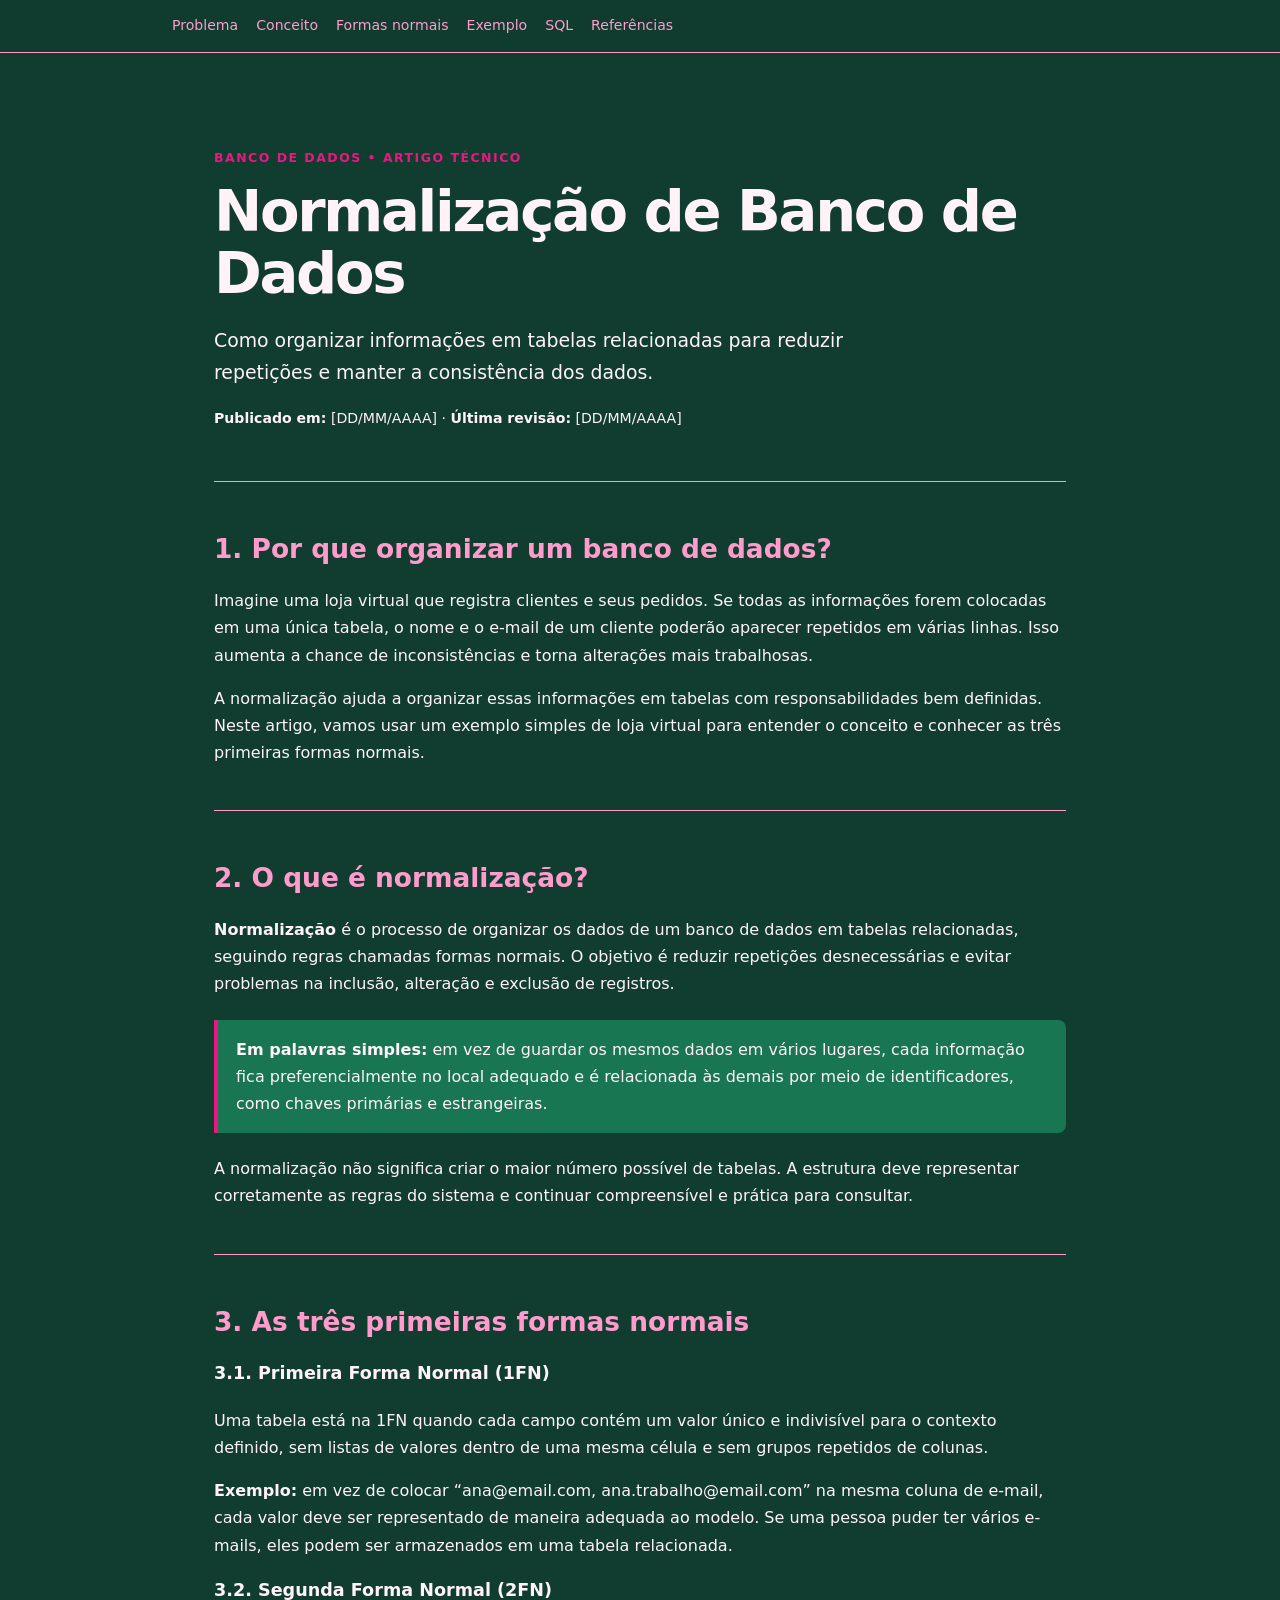
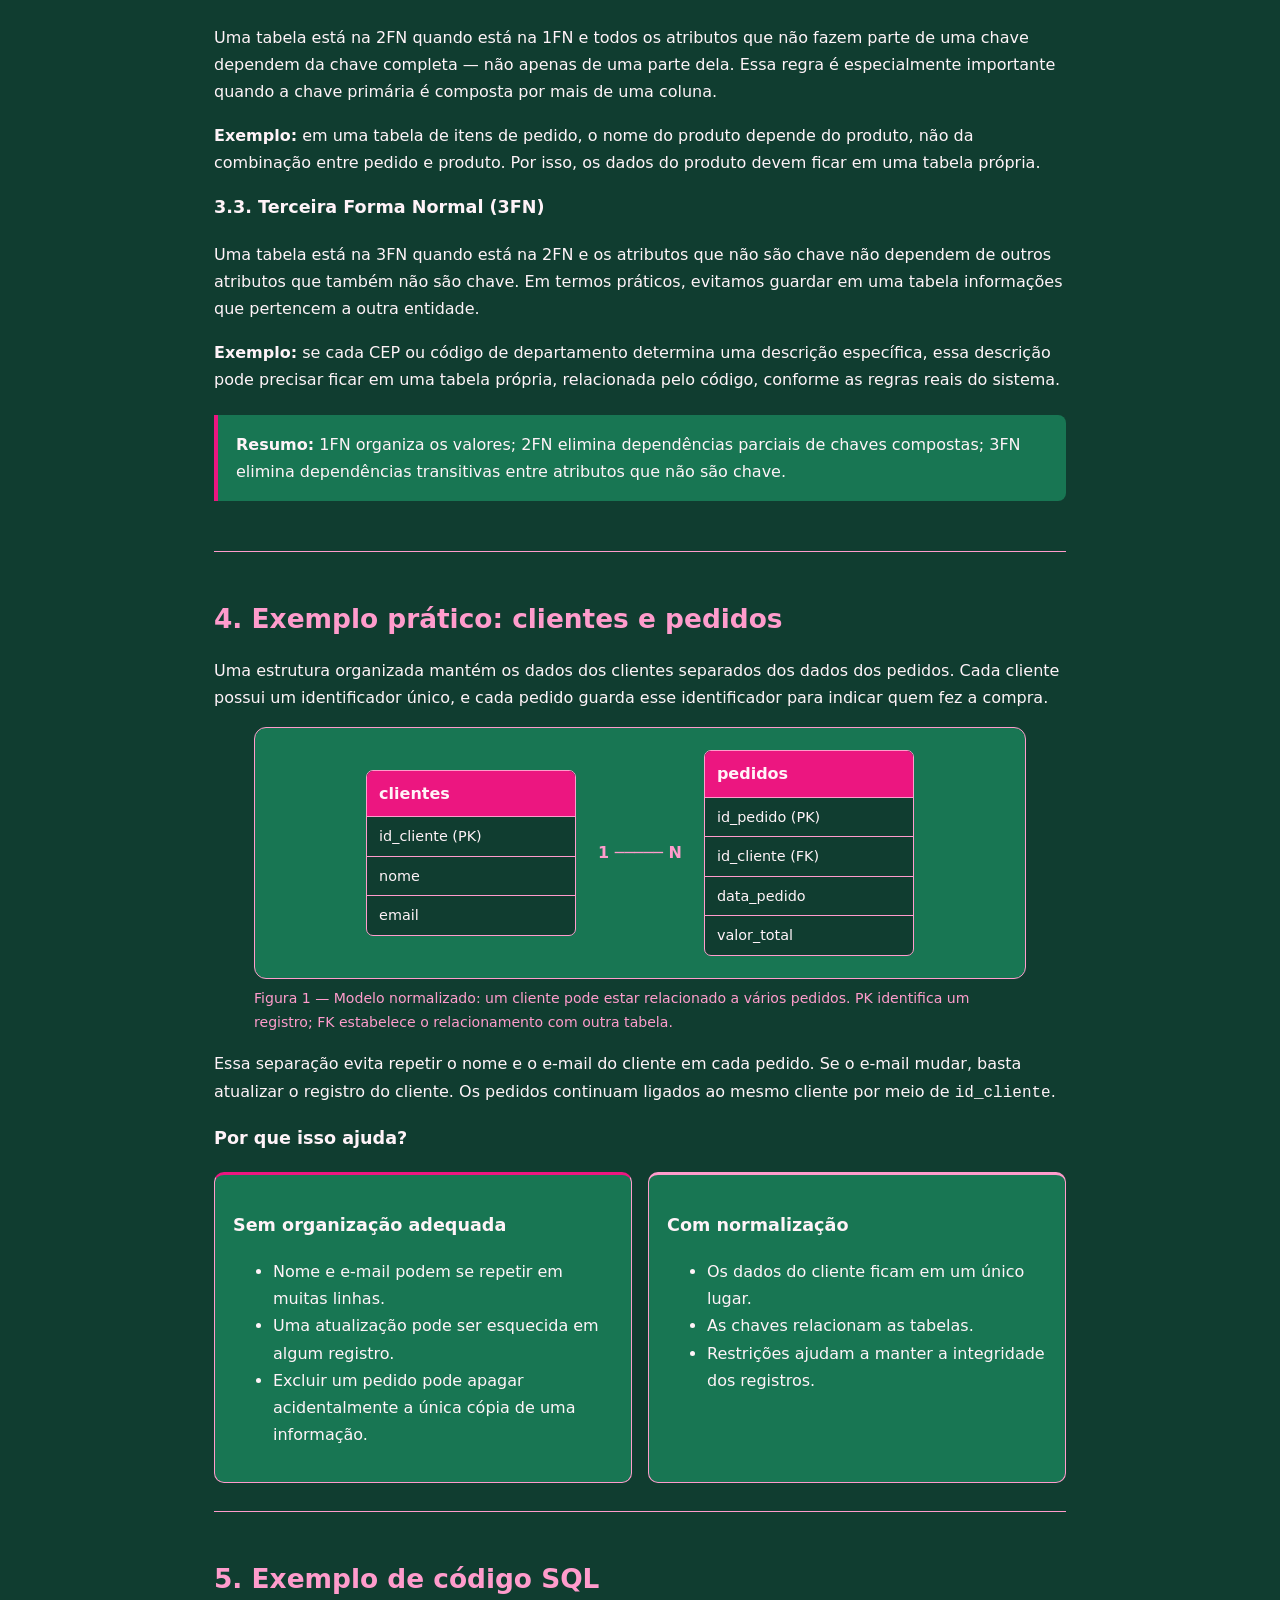
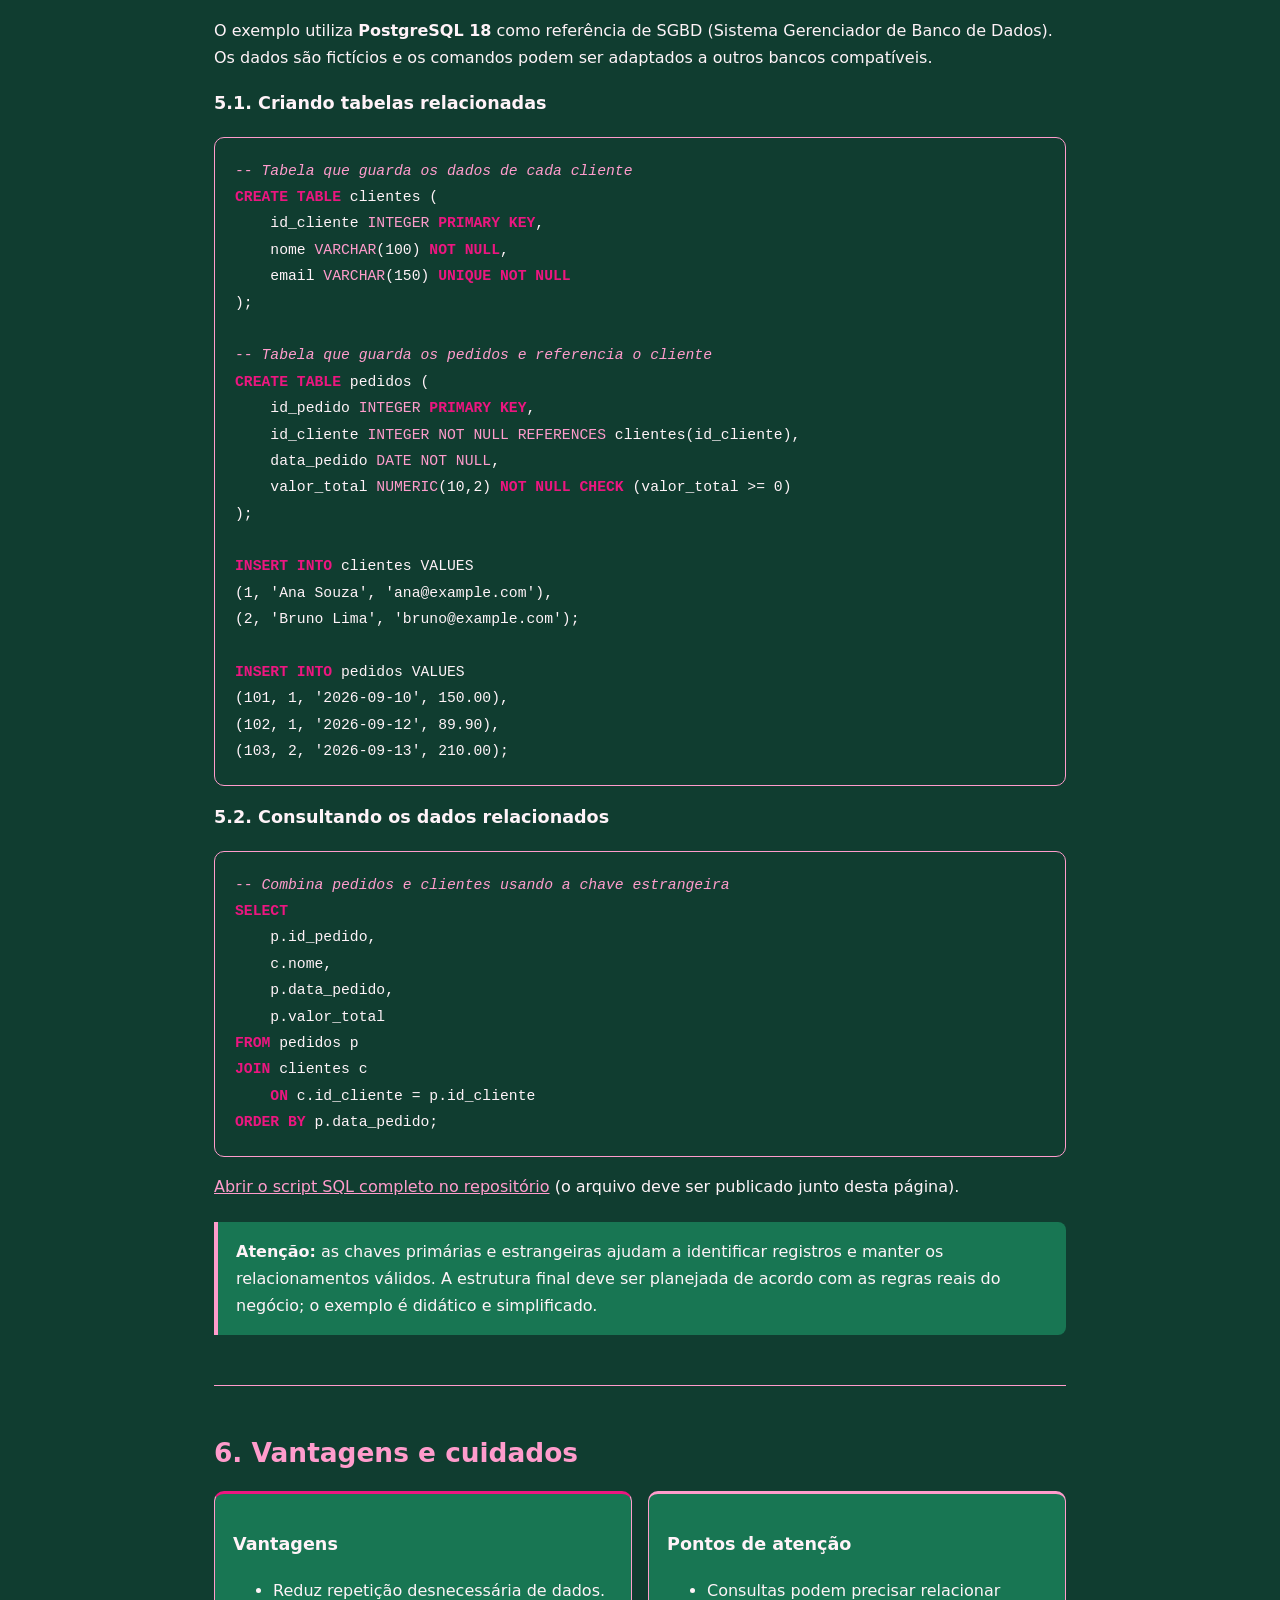
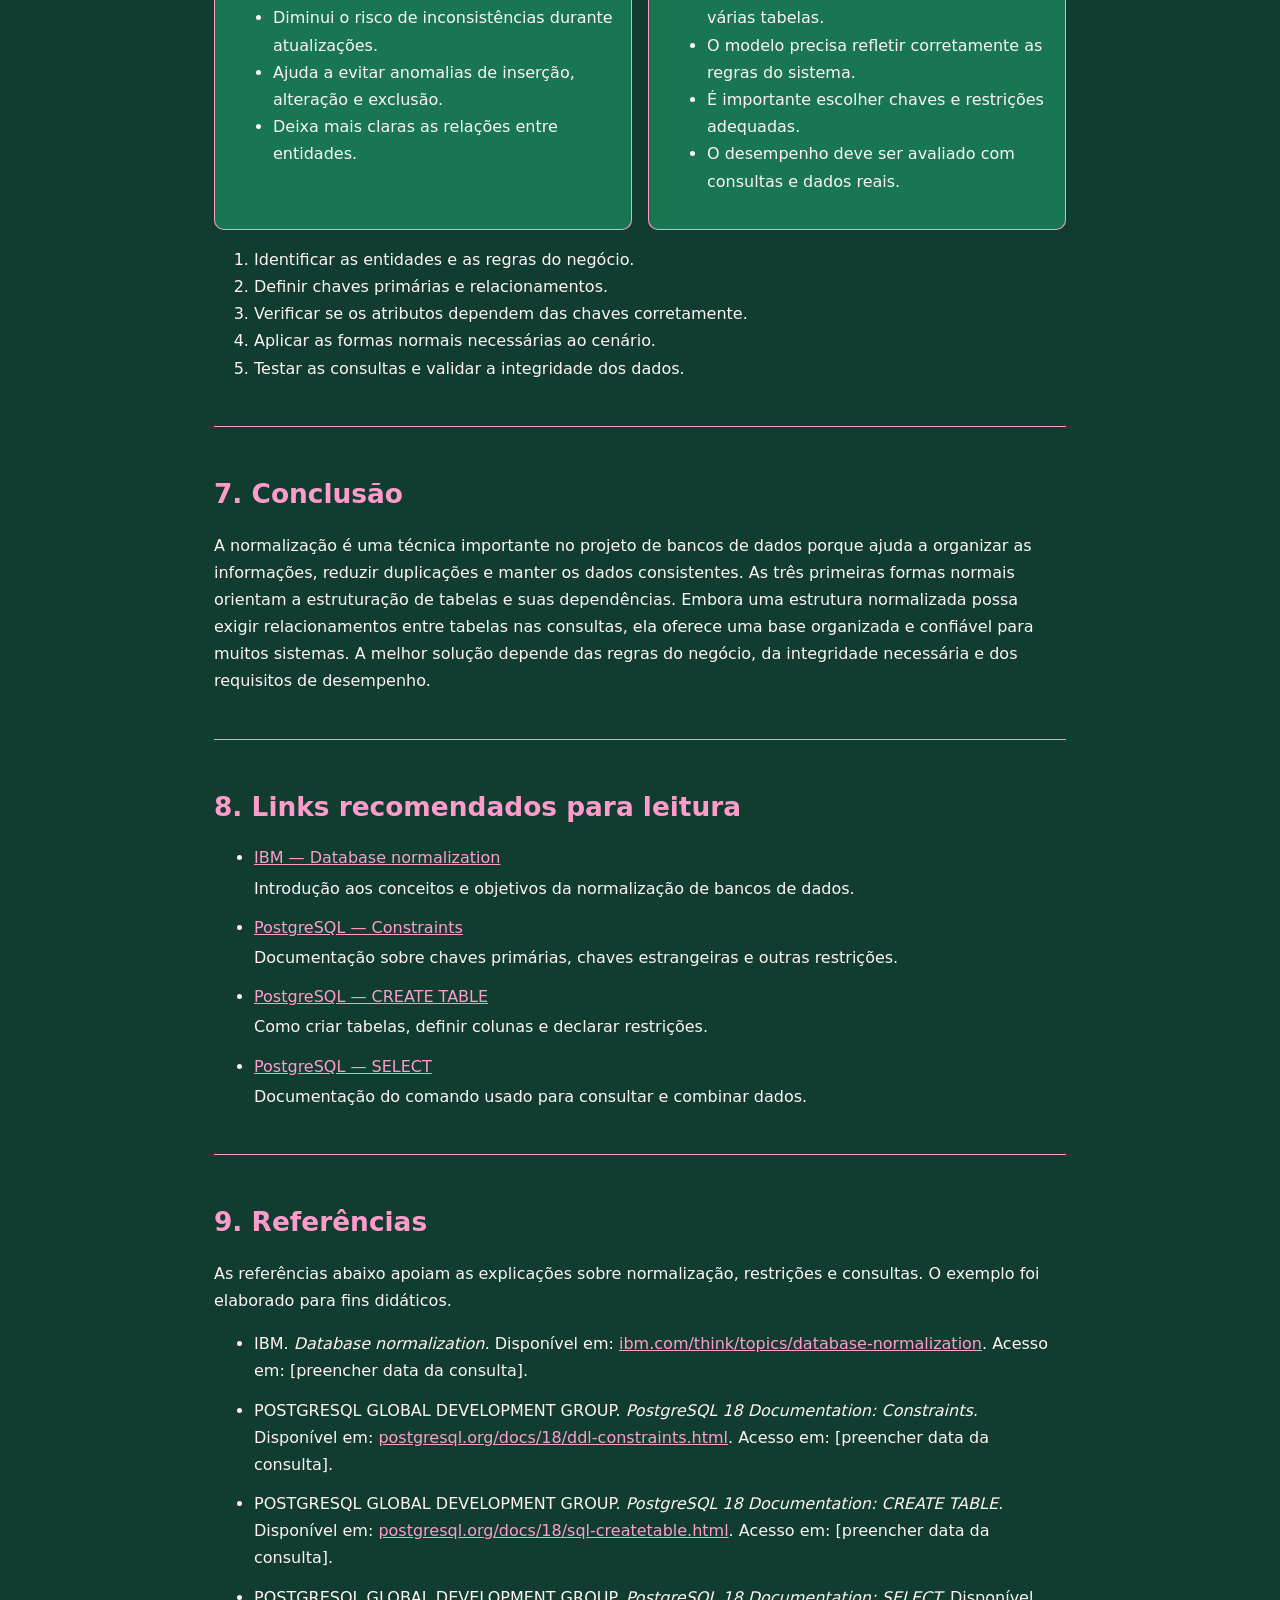
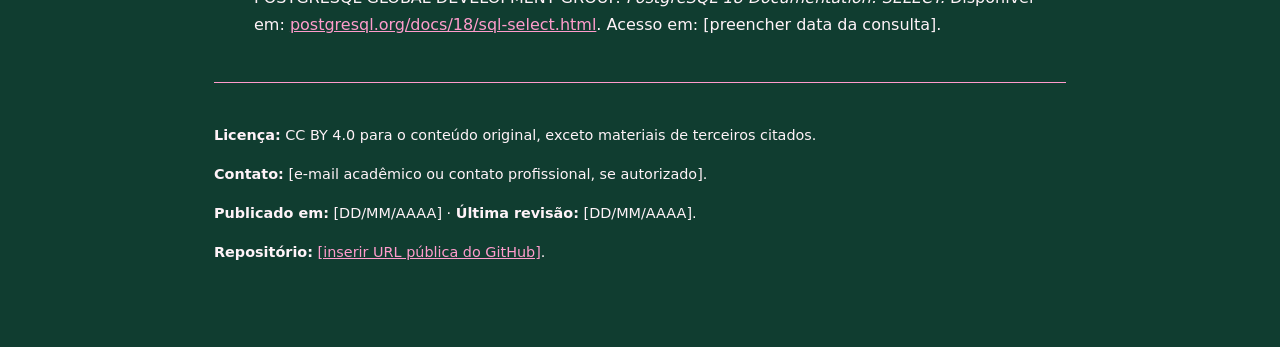
==== index.html @ 2d544c23 "trabalho normalização" ====
<!doctype html>
<html lang="pt-BR">
<head>
  <meta charset="utf-8">
  <meta name="viewport" content="width=device-width, initial-scale=1">
  <meta name="description" content="Artigo técnico sobre normalização de banco de dados, formas normais e exemplos SQL para PostgreSQL.">
  <title>Normalização de Banco de Dados — Artigo Técnico</title>
  <link rel="stylesheet" href="styles.css">
</head>
<body>
<header class="top">
  <nav aria-label="Navegação principal">
    <a href="#problema">Problema</a><a href="#conceito">Conceito</a><a href="#formas">Formas normais</a>
    <a href="#exemplo">Exemplo</a><a href="#sql">SQL</a><a href="#referencias">Referências</a>
  </nav>
</header>
<main>
  <section class="hero">
    <p class="eyebrow">BANCO DE DADOS • ARTIGO TÉCNICO</p>
    <h1>Normalização de Banco de Dados</h1>
    <p class="lead">Como organizar informações em tabelas relacionadas para reduzir repetições e manter a consistência dos dados.</p>
    <p class="small"><strong>Publicado em:</strong> [DD/MM/AAAA] · <strong>Última revisão:</strong> [DD/MM/AAAA]</p>
  </section>

  <section id="problema">
    <h2>1. Por que organizar um banco de dados?</h2>
    <p>Imagine uma loja virtual que registra clientes e seus pedidos. Se todas as informações forem colocadas em uma única tabela, o nome e o e-mail de um cliente poderão aparecer repetidos em várias linhas. Isso aumenta a chance de inconsistências e torna alterações mais trabalhosas.</p>
    <p>A normalização ajuda a organizar essas informações em tabelas com responsabilidades bem definidas. Neste artigo, vamos usar um exemplo simples de loja virtual para entender o conceito e conhecer as três primeiras formas normais.</p>
  </section>

  <section id="conceito">
    <h2>2. O que é normalização?</h2>
    <p><strong>Normalização</strong> é o processo de organizar os dados de um banco de dados em tabelas relacionadas, seguindo regras chamadas formas normais. O objetivo é reduzir repetições desnecessárias e evitar problemas na inclusão, alteração e exclusão de registros.</p>
    <div class="note"><strong>Em palavras simples:</strong> em vez de guardar os mesmos dados em vários lugares, cada informação fica preferencialmente no local adequado e é relacionada às demais por meio de identificadores, como chaves primárias e estrangeiras.</div>
    <p>A normalização não significa criar o maior número possível de tabelas. A estrutura deve representar corretamente as regras do sistema e continuar compreensível e prática para consultar.</p>
  </section>

  <section id="formas">
    <h2>3. As três primeiras formas normais</h2>
    <h3>3.1. Primeira Forma Normal (1FN)</h3>
    <p>Uma tabela está na 1FN quando cada campo contém um valor único e indivisível para o contexto definido, sem listas de valores dentro de uma mesma célula e sem grupos repetidos de colunas.</p>
    <p><strong>Exemplo:</strong> em vez de colocar “ana@email.com, ana.trabalho@email.com” na mesma coluna de e-mail, cada valor deve ser representado de maneira adequada ao modelo. Se uma pessoa puder ter vários e-mails, eles podem ser armazenados em uma tabela relacionada.</p>

    <h3>3.2. Segunda Forma Normal (2FN)</h3>
    <p>Uma tabela está na 2FN quando está na 1FN e todos os atributos que não fazem parte de uma chave dependem da chave completa — não apenas de uma parte dela. Essa regra é especialmente importante quando a chave primária é composta por mais de uma coluna.</p>
    <p><strong>Exemplo:</strong> em uma tabela de itens de pedido, o nome do produto depende do produto, não da combinação entre pedido e produto. Por isso, os dados do produto devem ficar em uma tabela própria.</p>

    <h3>3.3. Terceira Forma Normal (3FN)</h3>
    <p>Uma tabela está na 3FN quando está na 2FN e os atributos que não são chave não dependem de outros atributos que também não são chave. Em termos práticos, evitamos guardar em uma tabela informações que pertencem a outra entidade.</p>
    <p><strong>Exemplo:</strong> se cada CEP ou código de departamento determina uma descrição específica, essa descrição pode precisar ficar em uma tabela própria, relacionada pelo código, conforme as regras reais do sistema.</p>
    <div class="note"><strong>Resumo:</strong> 1FN organiza os valores; 2FN elimina dependências parciais de chaves compostas; 3FN elimina dependências transitivas entre atributos que não são chave.</div>
  </section>

  <section id="exemplo">
    <h2>4. Exemplo prático: clientes e pedidos</h2>
    <p>Uma estrutura organizada mantém os dados dos clientes separados dos dados dos pedidos. Cada cliente possui um identificador único, e cada pedido guarda esse identificador para indicar quem fez a compra.</p>
    <figure>
      <div class="schema" role="img" aria-label="Diagrama: clientes se relaciona com pedidos. Um cliente pode ter vários pedidos.">
        <div class="tablebox"><strong>clientes</strong><span>id_cliente (PK)</span><span>nome</span><span>email</span></div>
        <div class="arrow" aria-hidden="true">1 ───── N</div>
        <div class="tablebox"><strong>pedidos</strong><span>id_pedido (PK)</span><span>id_cliente (FK)</span><span>data_pedido</span><span>valor_total</span></div>
      </div>
      <figcaption>Figura 1 — Modelo normalizado: um cliente pode estar relacionado a vários pedidos. PK identifica um registro; FK estabelece o relacionamento com outra tabela.</figcaption>
    </figure>
    <p>Essa separação evita repetir o nome e o e-mail do cliente em cada pedido. Se o e-mail mudar, basta atualizar o registro do cliente. Os pedidos continuam ligados ao mesmo cliente por meio de <code>id_cliente</code>.</p>

    <h3>Por que isso ajuda?</h3>
    <div class="columns">
      <div><h3>Sem organização adequada</h3><ul><li>Nome e e-mail podem se repetir em muitas linhas.</li><li>Uma atualização pode ser esquecida em algum registro.</li><li>Excluir um pedido pode apagar acidentalmente a única cópia de uma informação.</li></ul></div>
      <div><h3>Com normalização</h3><ul><li>Os dados do cliente ficam em um único lugar.</li><li>As chaves relacionam as tabelas.</li><li>Restrições ajudam a manter a integridade dos registros.</li></ul></div>
    </div>
  </section>

  <section id="sql">
    <h2>5. Exemplo de código SQL</h2>
    <p>O exemplo utiliza <strong>PostgreSQL 18</strong> como referência de SGBD (Sistema Gerenciador de Banco de Dados). Os dados são fictícios e os comandos podem ser adaptados a outros bancos compatíveis.</p>
    <h3>5.1. Criando tabelas relacionadas</h3>
    <pre><code><span class="comment">-- Tabela que guarda os dados de cada cliente</span>
<span class="keyword">CREATE TABLE</span> clientes (
    id_cliente <span class="type">INTEGER</span> <span class="keyword">PRIMARY KEY</span>,
    nome <span class="type">VARCHAR</span>(100) <span class="keyword">NOT NULL</span>,
    email <span class="type">VARCHAR</span>(150) <span class="keyword">UNIQUE NOT NULL</span>
);

<span class="comment">-- Tabela que guarda os pedidos e referencia o cliente</span>
<span class="keyword">CREATE TABLE</span> pedidos (
    id_pedido <span class="type">INTEGER</span> <span class="keyword">PRIMARY KEY</span>,
    id_cliente <span class="type">INTEGER NOT NULL REFERENCES</span> clientes(id_cliente),
    data_pedido <span class="type">DATE NOT NULL</span>,
    valor_total <span class="type">NUMERIC</span>(10,2) <span class="keyword">NOT NULL CHECK</span> (valor_total >= 0)
);

<span class="keyword">INSERT INTO</span> clientes VALUES
(1, 'Ana Souza', 'ana@example.com'),
(2, 'Bruno Lima', 'bruno@example.com');

<span class="keyword">INSERT INTO</span> pedidos VALUES
(101, 1, '2026-09-10', 150.00),
(102, 1, '2026-09-12', 89.90),
(103, 2, '2026-09-13', 210.00);</code></pre>

    <h3>5.2. Consultando os dados relacionados</h3>
    <pre><code><span class="comment">-- Combina pedidos e clientes usando a chave estrangeira</span>
<span class="keyword">SELECT</span>
    p.id_pedido,
    c.nome,
    p.data_pedido,
    p.valor_total
<span class="keyword">FROM</span> pedidos p
<span class="keyword">JOIN</span> clientes c
    <span class="keyword">ON</span> c.id_cliente = p.id_cliente
<span class="keyword">ORDER BY</span> p.data_pedido;</code></pre>
    <p><a href="exemplo.sql">Abrir o script SQL completo no repositório</a> (o arquivo deve ser publicado junto desta página).</p>
    <div class="note warning"><strong>Atenção:</strong> as chaves primárias e estrangeiras ajudam a identificar registros e manter os relacionamentos válidos. A estrutura final deve ser planejada de acordo com as regras reais do negócio; o exemplo é didático e simplificado.</div>
  </section>

  <section id="cuidados">
    <h2>6. Vantagens e cuidados</h2>
    <div class="columns">
      <div><h3>Vantagens</h3><ul><li>Reduz repetição desnecessária de dados.</li><li>Diminui o risco de inconsistências durante atualizações.</li><li>Ajuda a evitar anomalias de inserção, alteração e exclusão.</li><li>Deixa mais claras as relações entre entidades.</li></ul></div>
      <div><h3>Pontos de atenção</h3><ul><li>Consultas podem precisar relacionar várias tabelas.</li><li>O modelo precisa refletir corretamente as regras do sistema.</li><li>É importante escolher chaves e restrições adequadas.</li><li>O desempenho deve ser avaliado com consultas e dados reais.</li></ul></div>
    </div>
    <ol>
      <li>Identificar as entidades e as regras do negócio.</li>
      <li>Definir chaves primárias e relacionamentos.</li>
      <li>Verificar se os atributos dependem das chaves corretamente.</li>
      <li>Aplicar as formas normais necessárias ao cenário.</li>
      <li>Testar as consultas e validar a integridade dos dados.</li>
    </ol>
  </section>

  <section id="conclusao">
    <h2>7. Conclusão</h2>
    <p>A normalização é uma técnica importante no projeto de bancos de dados porque ajuda a organizar as informações, reduzir duplicações e manter os dados consistentes. As três primeiras formas normais orientam a estruturação de tabelas e suas dependências. Embora uma estrutura normalizada possa exigir relacionamentos entre tabelas nas consultas, ela oferece uma base organizada e confiável para muitos sistemas. A melhor solução depende das regras do negócio, da integridade necessária e dos requisitos de desempenho.</p>
  </section>

  <section id="links">
    <h2>8. Links recomendados para leitura</h2>
    <ul class="link-list">
      <li><a href="https://www.ibm.com/think/topics/database-normalization">IBM — Database normalization</a><p>Introdução aos conceitos e objetivos da normalização de bancos de dados.</p></li>
      <li><a href="https://www.postgresql.org/docs/18/ddl-constraints.html">PostgreSQL — Constraints</a><p>Documentação sobre chaves primárias, chaves estrangeiras e outras restrições.</p></li>
      <li><a href="https://www.postgresql.org/docs/18/sql-createtable.html">PostgreSQL — CREATE TABLE</a><p>Como criar tabelas, definir colunas e declarar restrições.</p></li>
      <li><a href="https://www.postgresql.org/docs/18/sql-select.html">PostgreSQL — SELECT</a><p>Documentação do comando usado para consultar e combinar dados.</p></li>
    </ul>
  </section>

  <section id="referencias">
    <h2>9. Referências</h2>
    <p>As referências abaixo apoiam as explicações sobre normalização, restrições e consultas. O exemplo foi elaborado para fins didáticos.</p>
    <ul class="references">
      <li>IBM. <em>Database normalization.</em> Disponível em: <a href="https://www.ibm.com/think/topics/database-normalization">ibm.com/think/topics/database-normalization</a>. Acesso em: [preencher data da consulta].</li>
      <li>POSTGRESQL GLOBAL DEVELOPMENT GROUP. <em>PostgreSQL 18 Documentation: Constraints.</em> Disponível em: <a href="https://www.postgresql.org/docs/18/ddl-constraints.html">postgresql.org/docs/18/ddl-constraints.html</a>. Acesso em: [preencher data da consulta].</li>
      <li>POSTGRESQL GLOBAL DEVELOPMENT GROUP. <em>PostgreSQL 18 Documentation: CREATE TABLE.</em> Disponível em: <a href="https://www.postgresql.org/docs/18/sql-createtable.html">postgresql.org/docs/18/sql-createtable.html</a>. Acesso em: [preencher data da consulta].</li>
      <li>POSTGRESQL GLOBAL DEVELOPMENT GROUP. <em>PostgreSQL 18 Documentation: SELECT.</em> Disponível em: <a href="https://www.postgresql.org/docs/18/sql-select.html">postgresql.org/docs/18/sql-select.html</a>. Acesso em: [preencher data da consulta].</li>
    </ul>
  </section>
<footer>
    <p><strong>Licença:</strong> CC BY 4.0 para o conteúdo original, exceto materiais de terceiros citados.</p>
    <p><strong>Contato:</strong> [e-mail acadêmico ou contato profissional, se autorizado].</p>
    <p><strong>Publicado em:</strong> [DD/MM/AAAA] · <strong>Última revisão:</strong> [DD/MM/AAAA].</p>
    <p><strong>Repositório:</strong> <a href="[URL_DO_REPOSITORIO]">[inserir URL pública do GitHub]</a>.</p>
  </footer>
</main>
</body>
</html>
---- styles.css ----
* { box-sizing: border-box; }
:root {
  color-scheme: dark;
  --verde-escuro: #103D30;
  --verde: #187653;
  --rosa: #EC1680;
  --rosa-claro: #FF9CCC;
  --rosa-quase-branco: #FFF3F8;
  --bg: var(--verde-escuro);
  --panel: #187653;
  --line: #FF9CCC;
  --text: var(--rosa-quase-branco);
  --muted: #FFF3F8;
  --accent: var(--rosa);
}
html { scroll-behavior: smooth; }
body { margin:0; background:var(--bg); color:var(--text); font:16px/1.7 system-ui,-apple-system,"Segoe UI",sans-serif; }
.top { position:sticky; top:0; background:#103D30f2; border-bottom:1px solid var(--rosa-claro); z-index:5; }
nav { max-width:980px; margin:auto; display:flex; gap:18px; padding:14px 22px; overflow-x:auto; white-space:nowrap; }
a { color:var(--rosa-claro); }
nav a { font-size:.88rem; text-decoration:none; }
nav a:hover { color:var(--rosa-quase-branco); text-decoration:underline; text-decoration-color:var(--rosa); text-decoration-thickness:2px; }
main { max-width:900px; margin:0 auto; padding:38px 24px 70px; }
section { padding:28px 0; border-bottom:1px solid var(--rosa-claro); scroll-margin-top:70px; }
.hero { padding:44px 0 36px; }
.eyebrow { color:var(--rosa); font-size:.78rem; font-weight:800; letter-spacing:.12em; }
h1 { font-size:clamp(2.2rem,6vw,3.6rem); line-height:1.08; letter-spacing:-.04em; margin:.2em 0; color:var(--rosa-quase-branco); }
h2 { font-size:1.65rem; line-height:1.25; color:var(--rosa-claro); }
h3 { font-size:1.1rem; color:var(--rosa-quase-branco); }
p, li { color:var(--muted); }
strong { color:var(--rosa-quase-branco); }
.lead { font-size:1.18rem; max-width:720px; }
.small { font-size:.88rem; }
.note { padding:16px 18px; border-left:4px solid var(--rosa); background:var(--verde); border-radius:0 8px 8px 0; margin:22px 0; }
.warning { border-left-color:var(--rosa-claro); background:#187653; }
.schema { display:flex; align-items:center; justify-content:center; gap:22px; padding:22px; background:var(--panel); border:1px solid var(--rosa-claro); border-radius:12px; flex-wrap:wrap; }
.tablebox { display:flex; flex-direction:column; min-width:210px; border:1px solid var(--rosa-claro); border-radius:7px; overflow:hidden; background:var(--verde-escuro); }
.tablebox strong { background:var(--rosa); color:var(--rosa-quase-branco); padding:9px 12px; }
.tablebox span { padding:7px 12px; border-top:1px solid var(--rosa-claro); font-size:.9rem; }
.arrow { color:var(--rosa-claro); font-weight:800; }
.single { max-width:390px; margin:auto; }
figcaption { color:var(--rosa-claro); font-size:.88rem; margin-top:8px; }
pre { padding:20px; background:#103D30; border:1px solid var(--rosa-claro); border-radius:10px; overflow:auto; line-height:1.65; }
pre code { color:var(--rosa-quase-branco); font: .92rem/1.65 ui-monospace,SFMono-Regular,Consolas,monospace; }
.keyword { color:var(--rosa); font-weight:700; }
.type { color:var(--rosa-claro); }
.comment { color:#FF9CCC; font-style:italic; }
.columns, .author-grid { display:grid; grid-template-columns:repeat(2,minmax(0,1fr)); gap:16px; }
.columns > div, .author-card { background:var(--panel); border:1px solid var(--rosa-claro); border-radius:10px; padding:18px; }
.columns > div:first-child { border-top:3px solid var(--rosa); }
.columns > div:last-child { border-top:3px solid var(--rosa-claro); }
.author-card { display:flex; align-items:center; gap:14px; overflow-wrap:anywhere; }
.author-card p { margin:.35em 0; }
.photo-placeholder { flex:0 0 84px; width:84px; height:100px; border:1px dashed var(--rosa-claro); background:var(--verde-escuro); display:grid; place-items:center; color:var(--rosa-quase-branco); border-radius:8px; font-size:.8rem; }
.link-list li, .references li { margin:12px 0; }
.link-list p { margin:3px 0 0; }
footer { padding:26px 0 0; font-size:.9rem; overflow-wrap:anywhere; color:var(--rosa-claro); }
@media (max-width:620px) { main { padding:24px 17px 48px; } nav { gap:15px; padding:12px 16px; } .columns,.author-grid { grid-template-columns:1fr; } .author-card { align-items:flex-start; } .schema { gap:12px; } .arrow { width:100%; text-align:center; } }
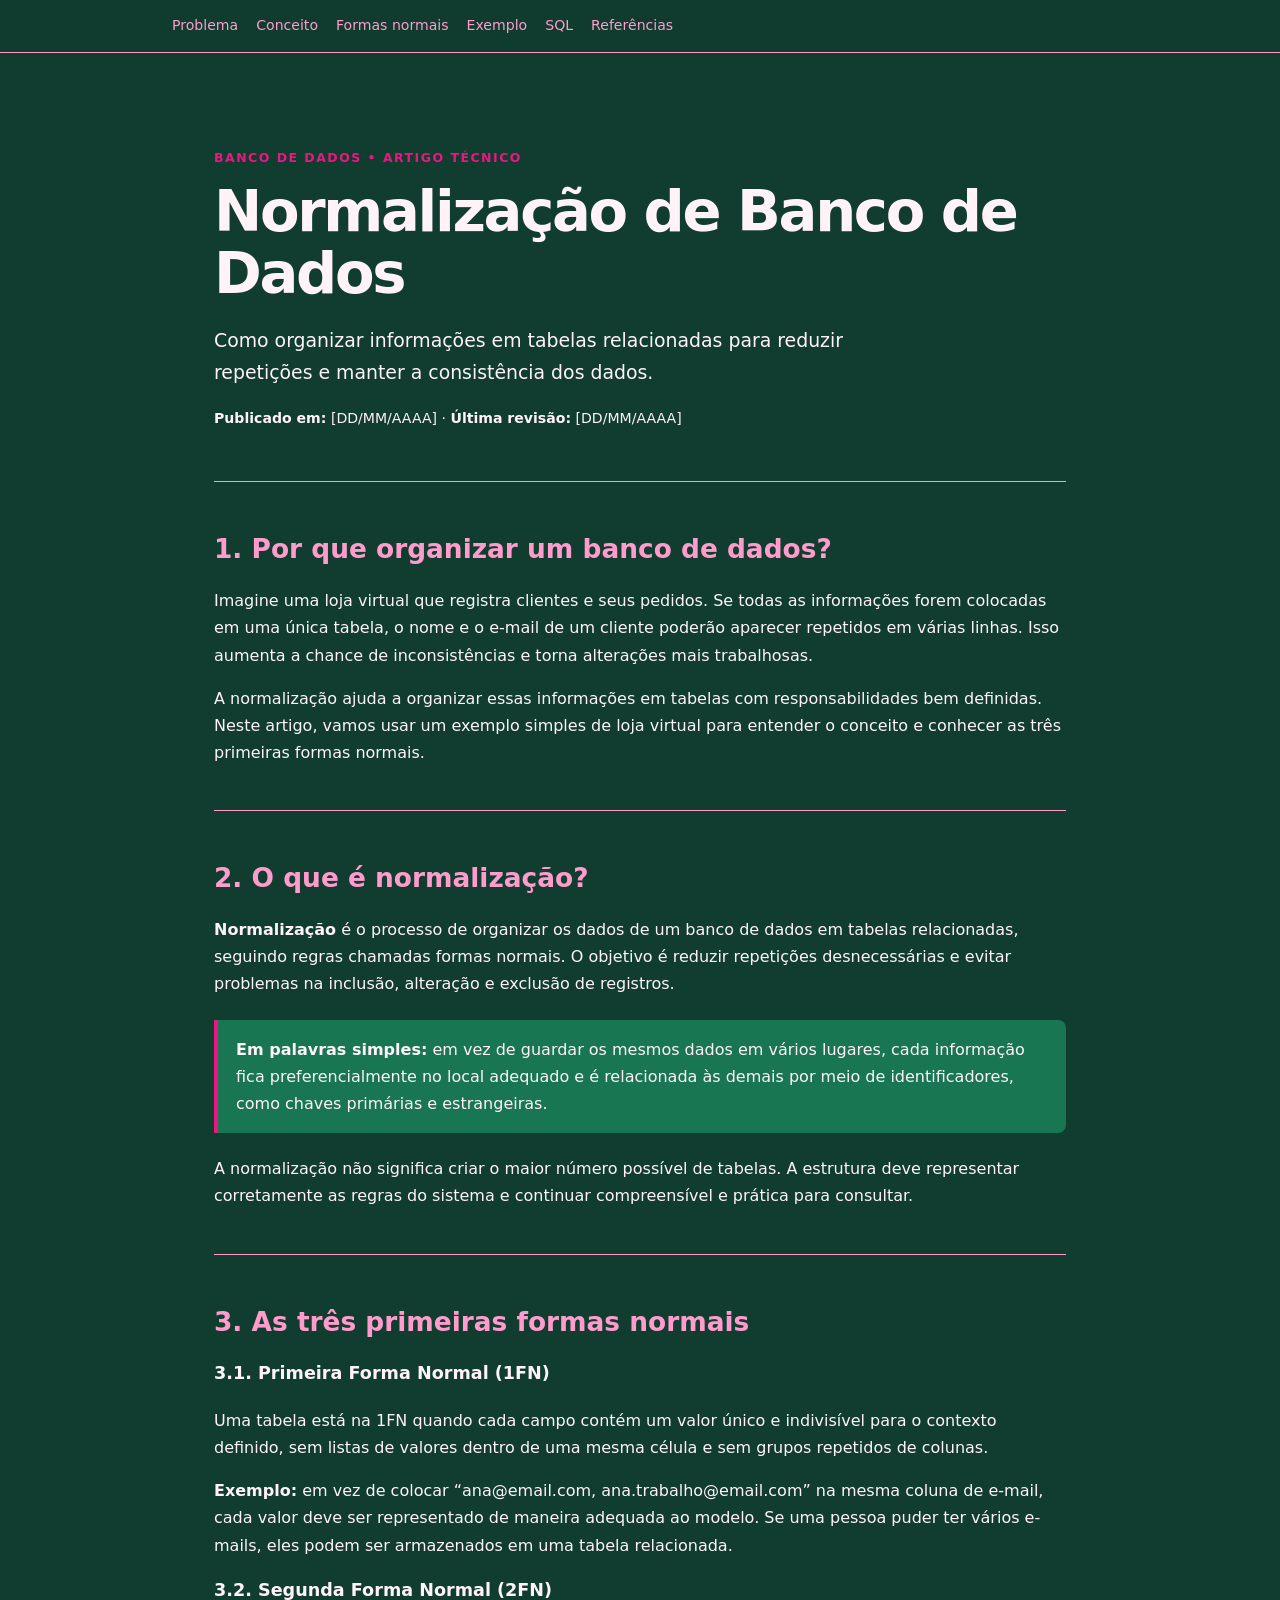
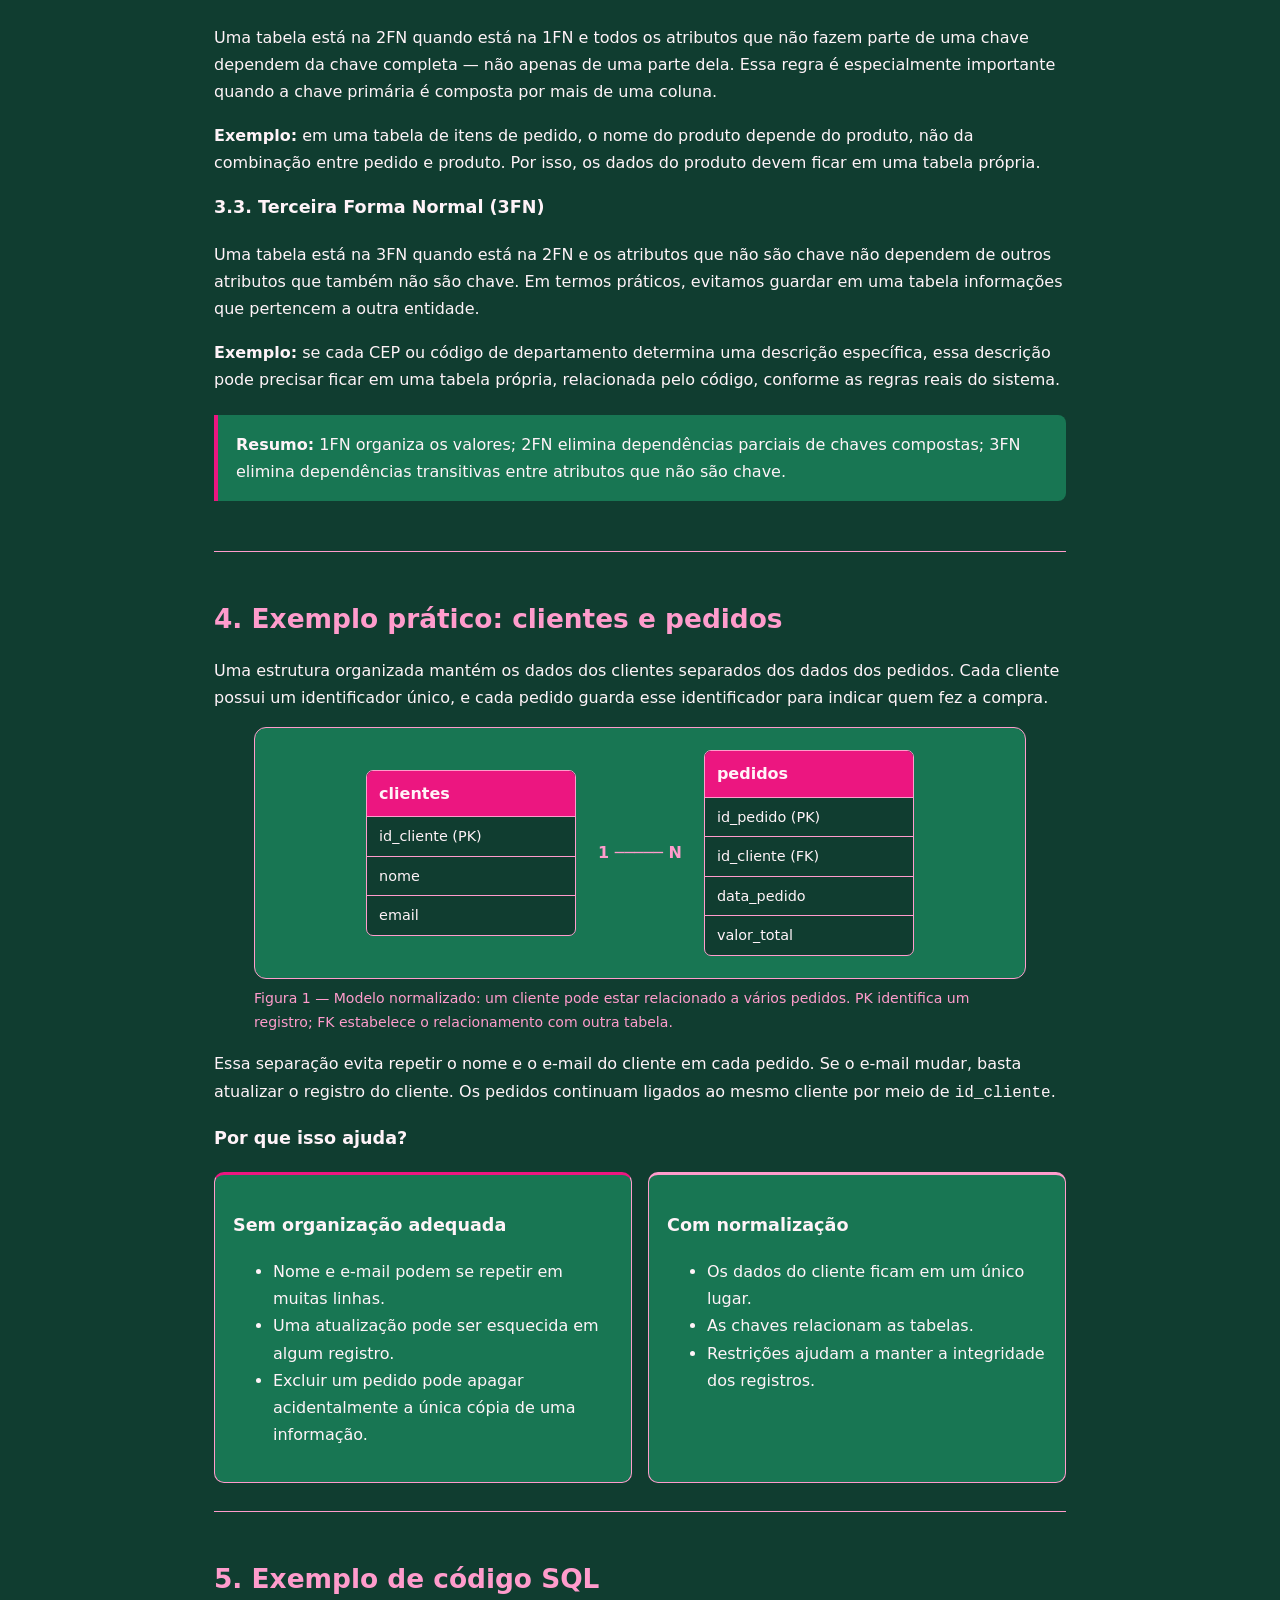
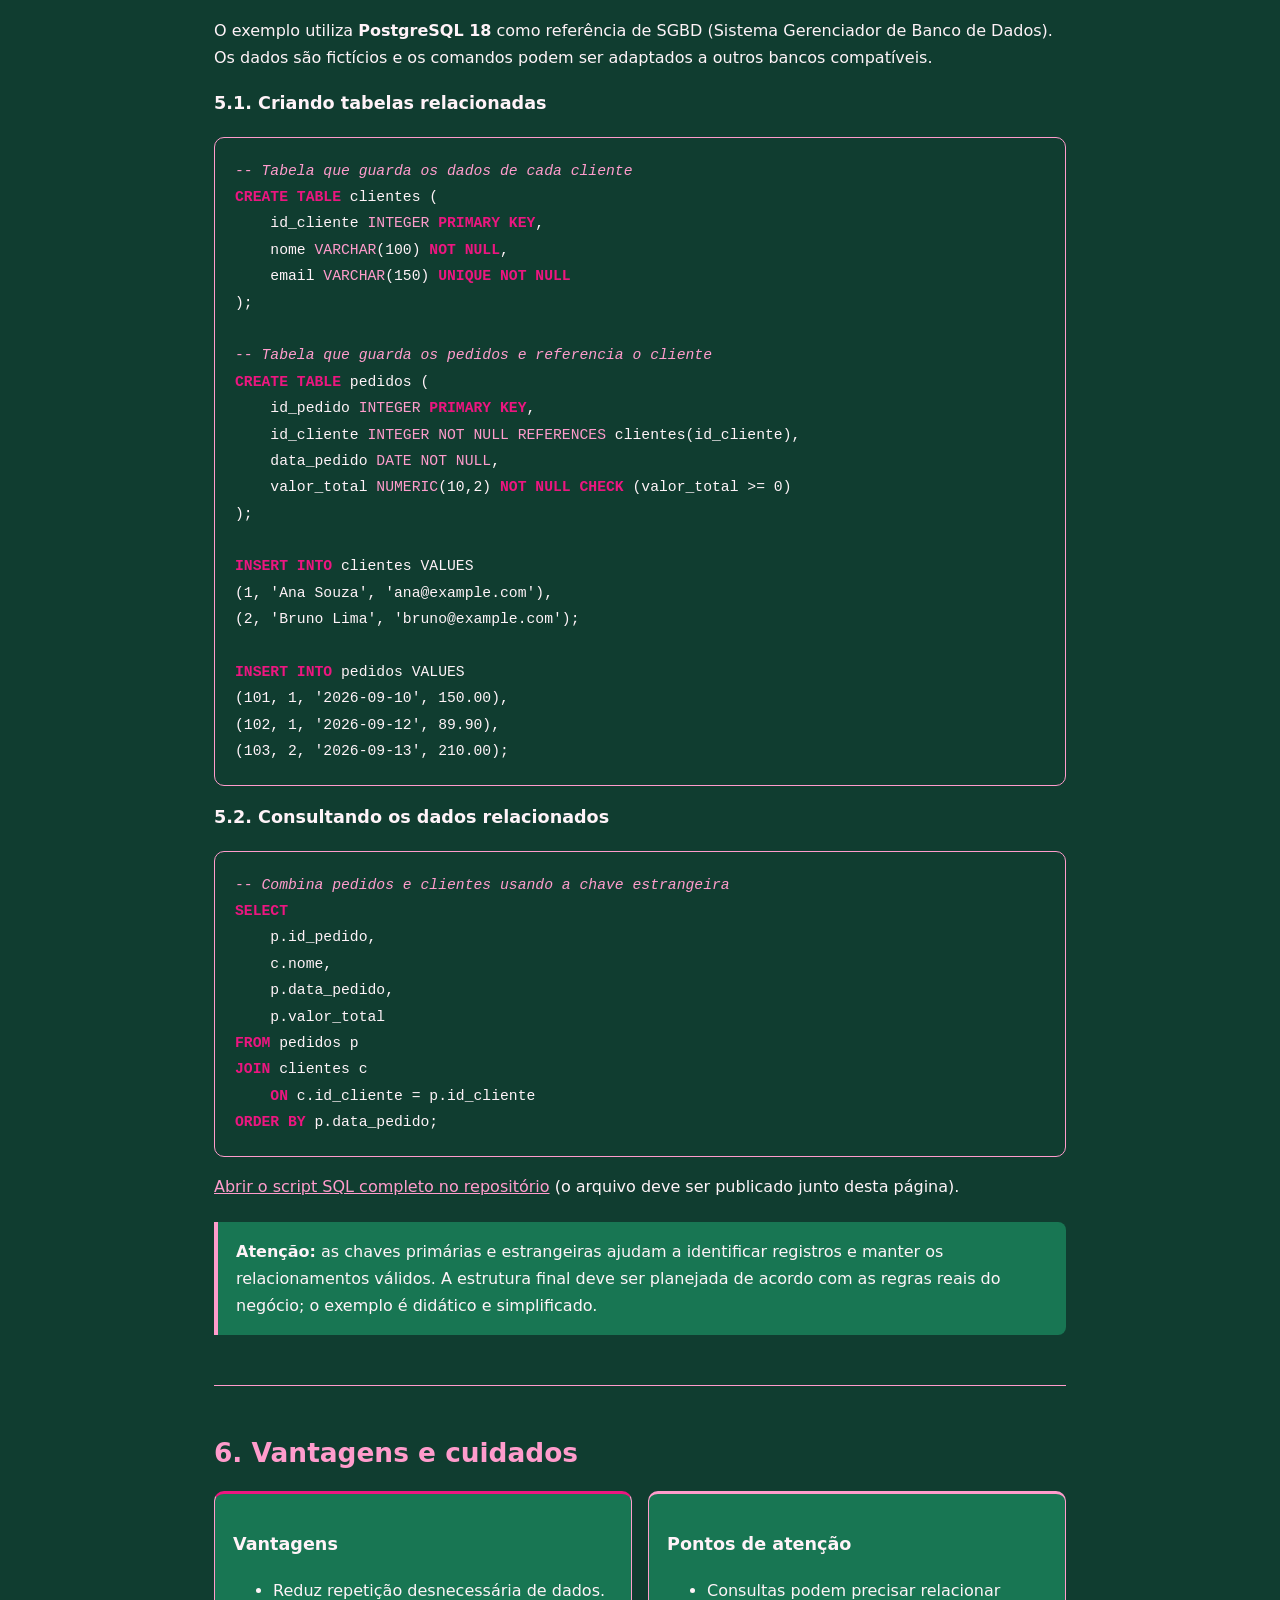
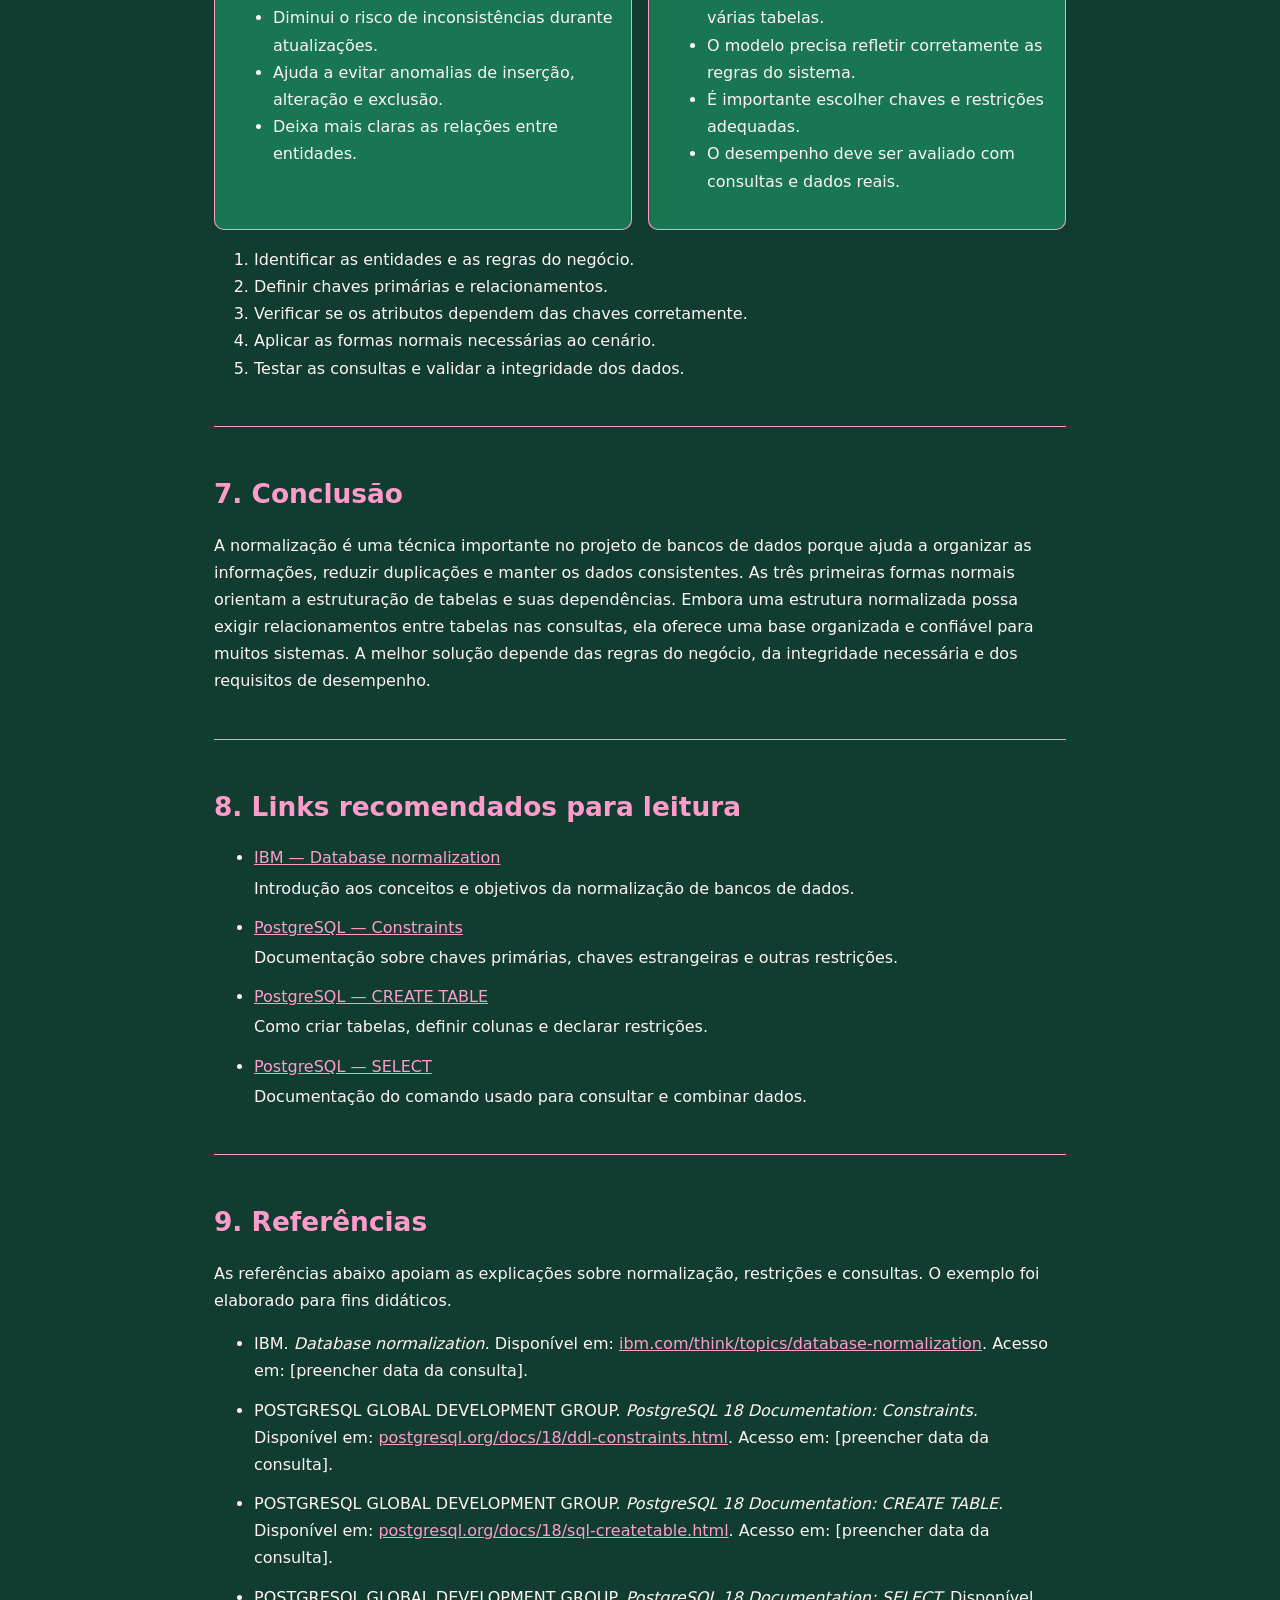
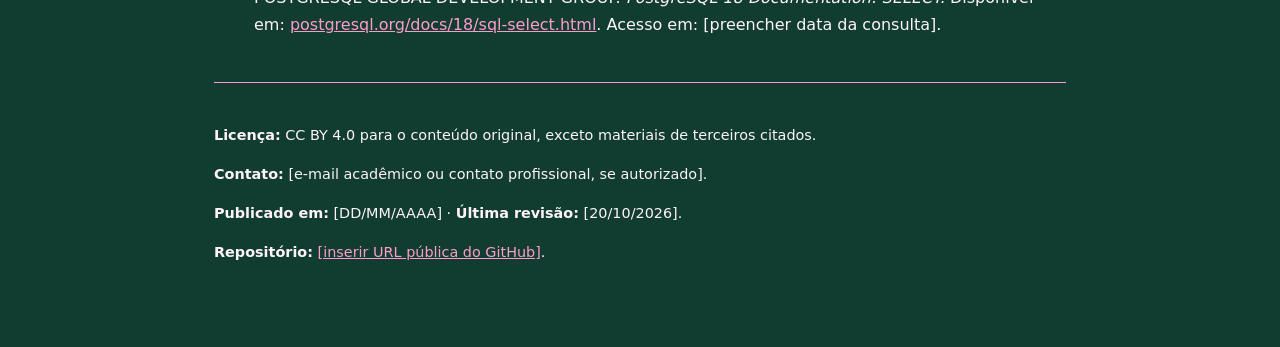
==== commit 4e5d9602: "atualização de data" ====
--- a/index.html
+++ b/index.html
@@ -157,8 +157,8 @@
 <footer>
     <p><strong>Licença:</strong> CC BY 4.0 para o conteúdo original, exceto materiais de terceiros citados.</p>
     <p><strong>Contato:</strong> [e-mail acadêmico ou contato profissional, se autorizado].</p>
-    <p><strong>Publicado em:</strong> [DD/MM/AAAA] · <strong>Última revisão:</strong> [DD/MM/AAAA].</p>
-    <p><strong>Repositório:</strong> <a href="[URL_DO_REPOSITORIO]">[inserir URL pública do GitHub]</a>.</p>
+    <p><strong>Publicado em:</strong> [DD/MM/AAAA] · <strong>Última revisão:</strong> [20/10/2026].</p>
+    <p><strong>Repositório:</strong> <a href="[https://github.com/jaozin575/trabalho_normalizacao_ads]">[inserir URL pública do GitHub]</a>.</p>
   </footer>
 </main>
 </body>
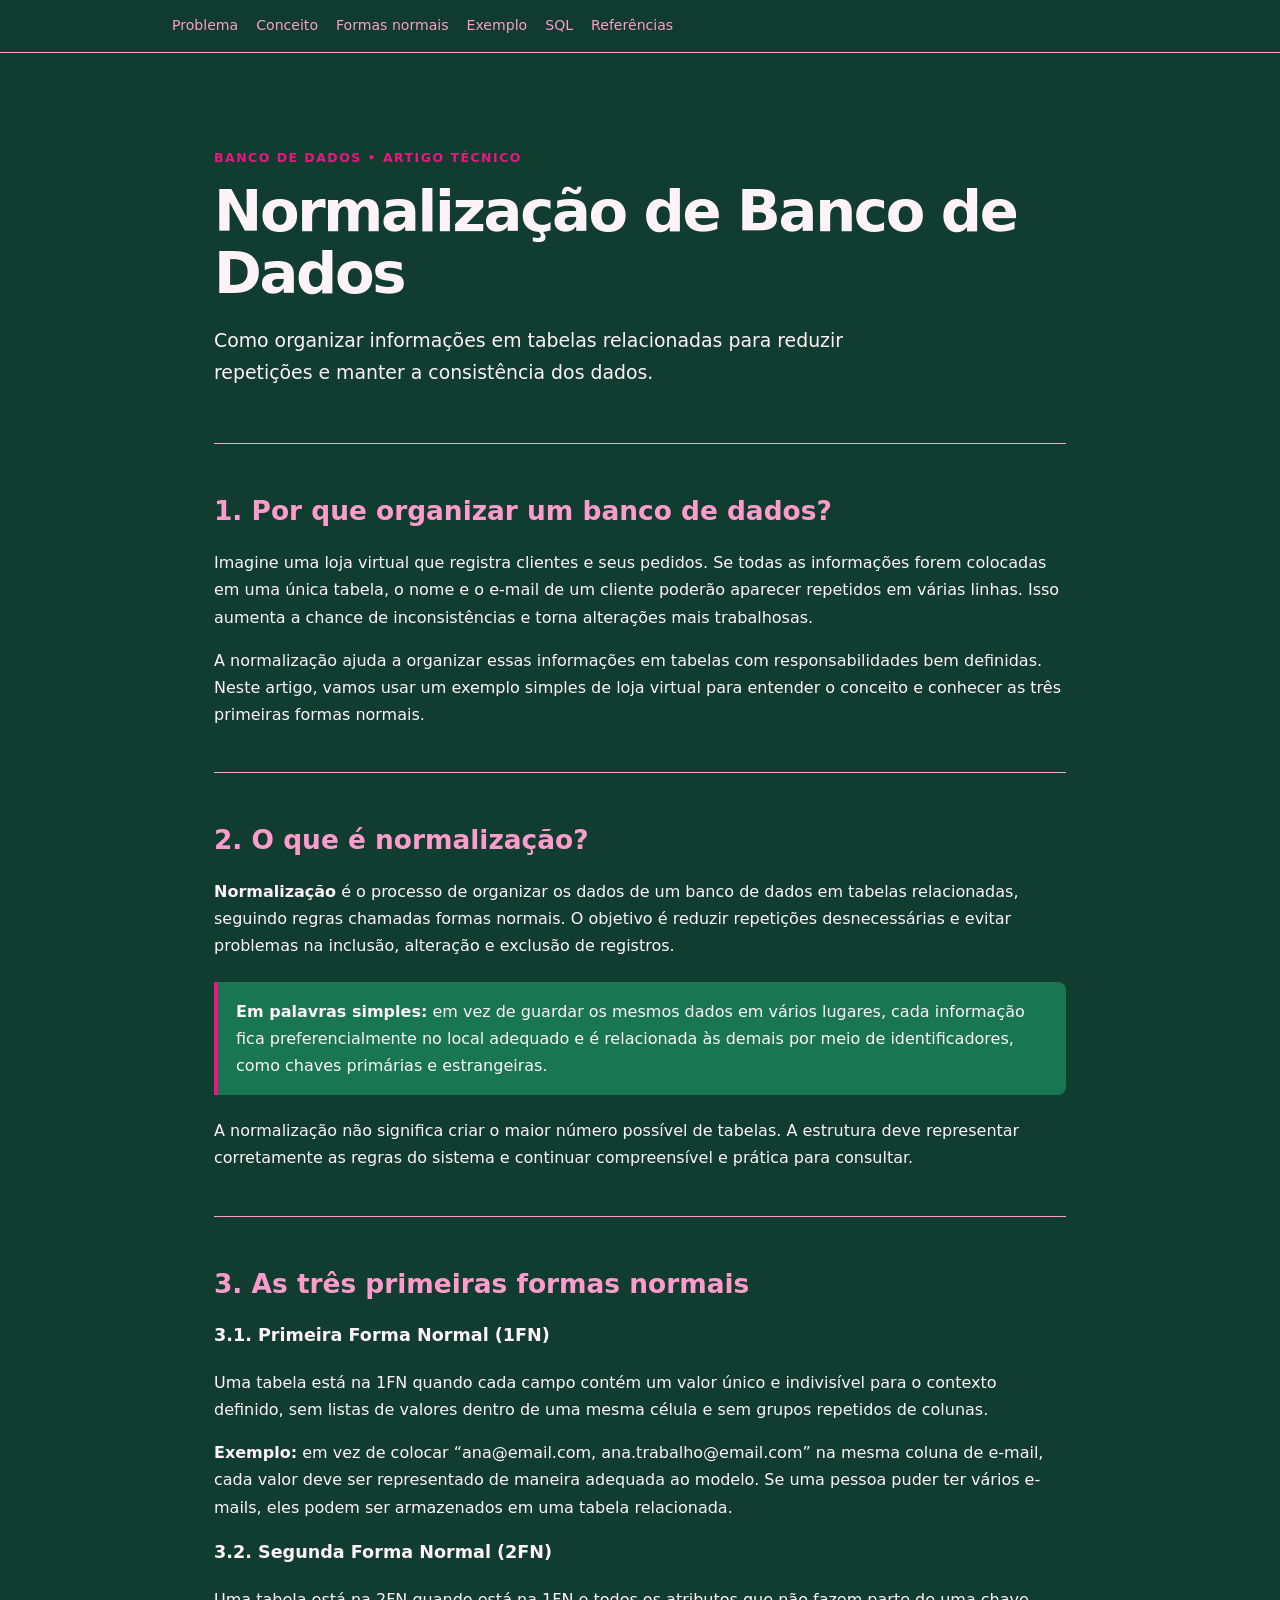
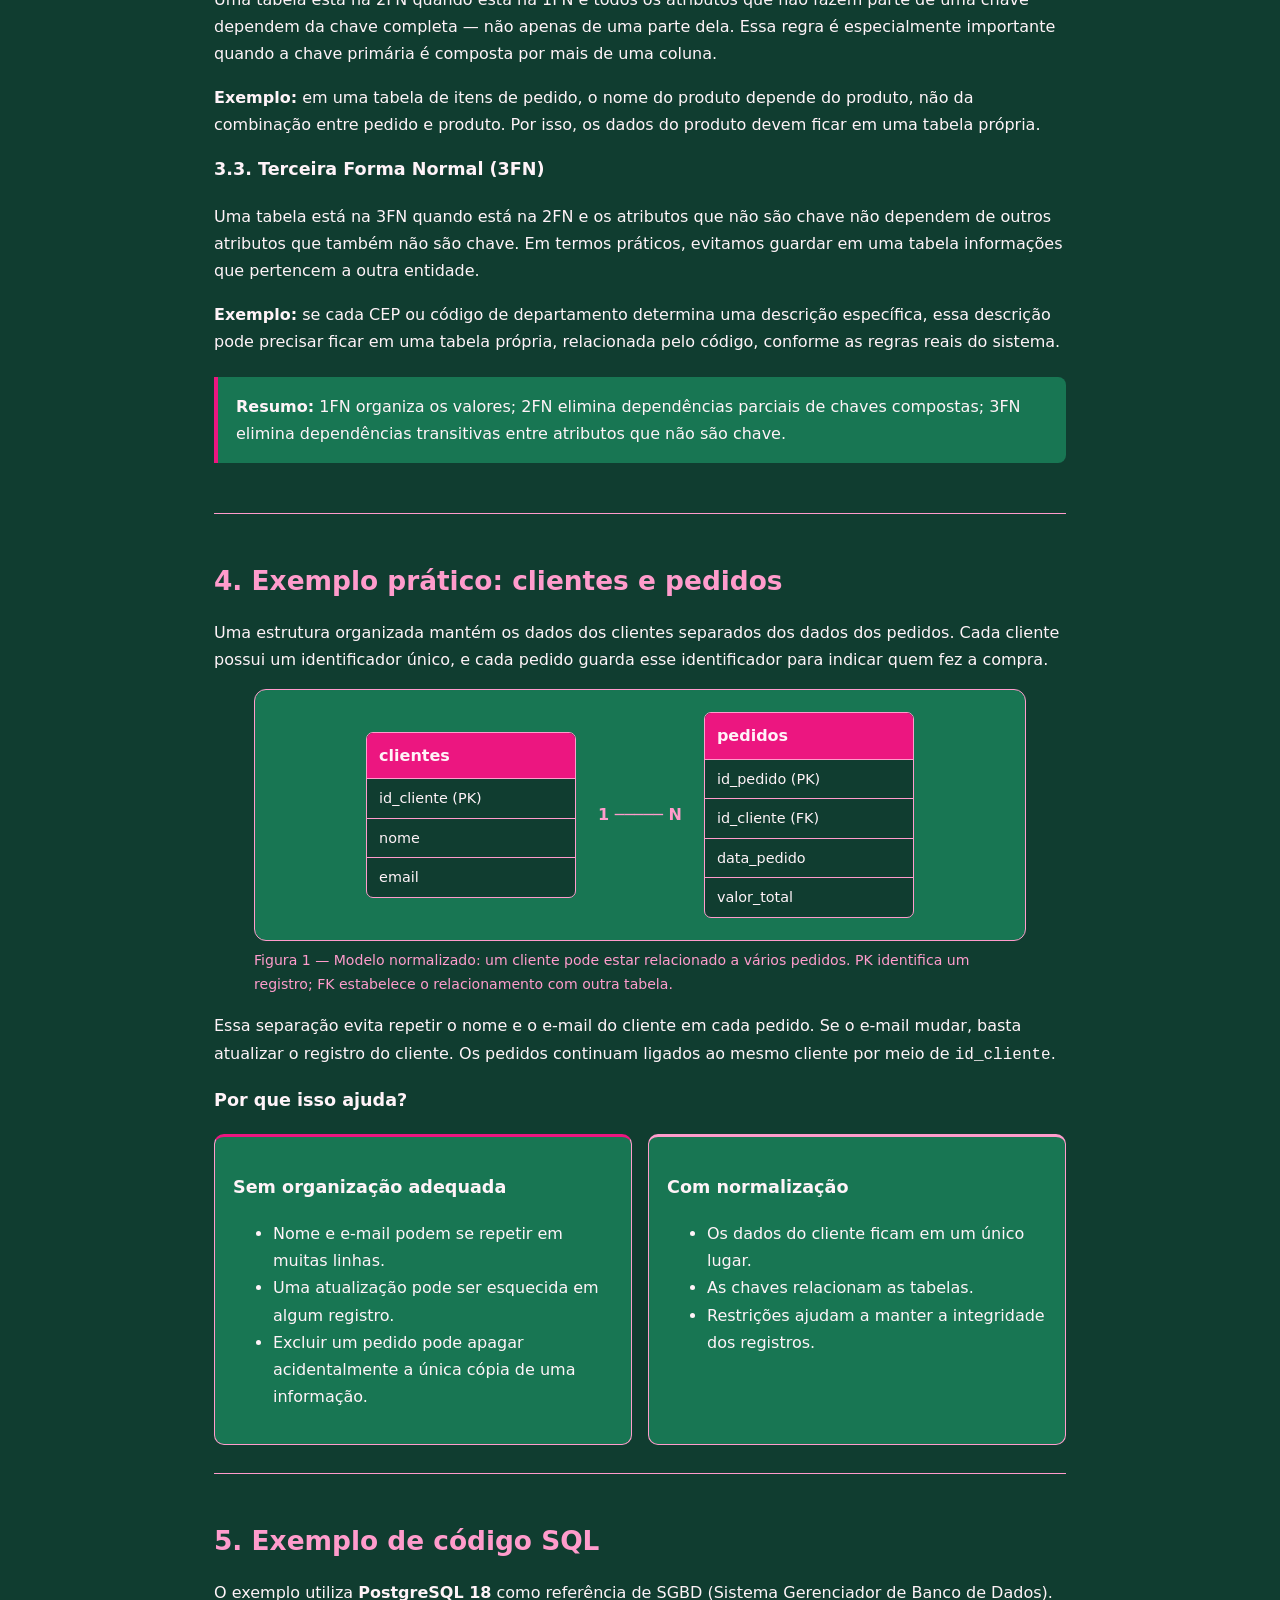
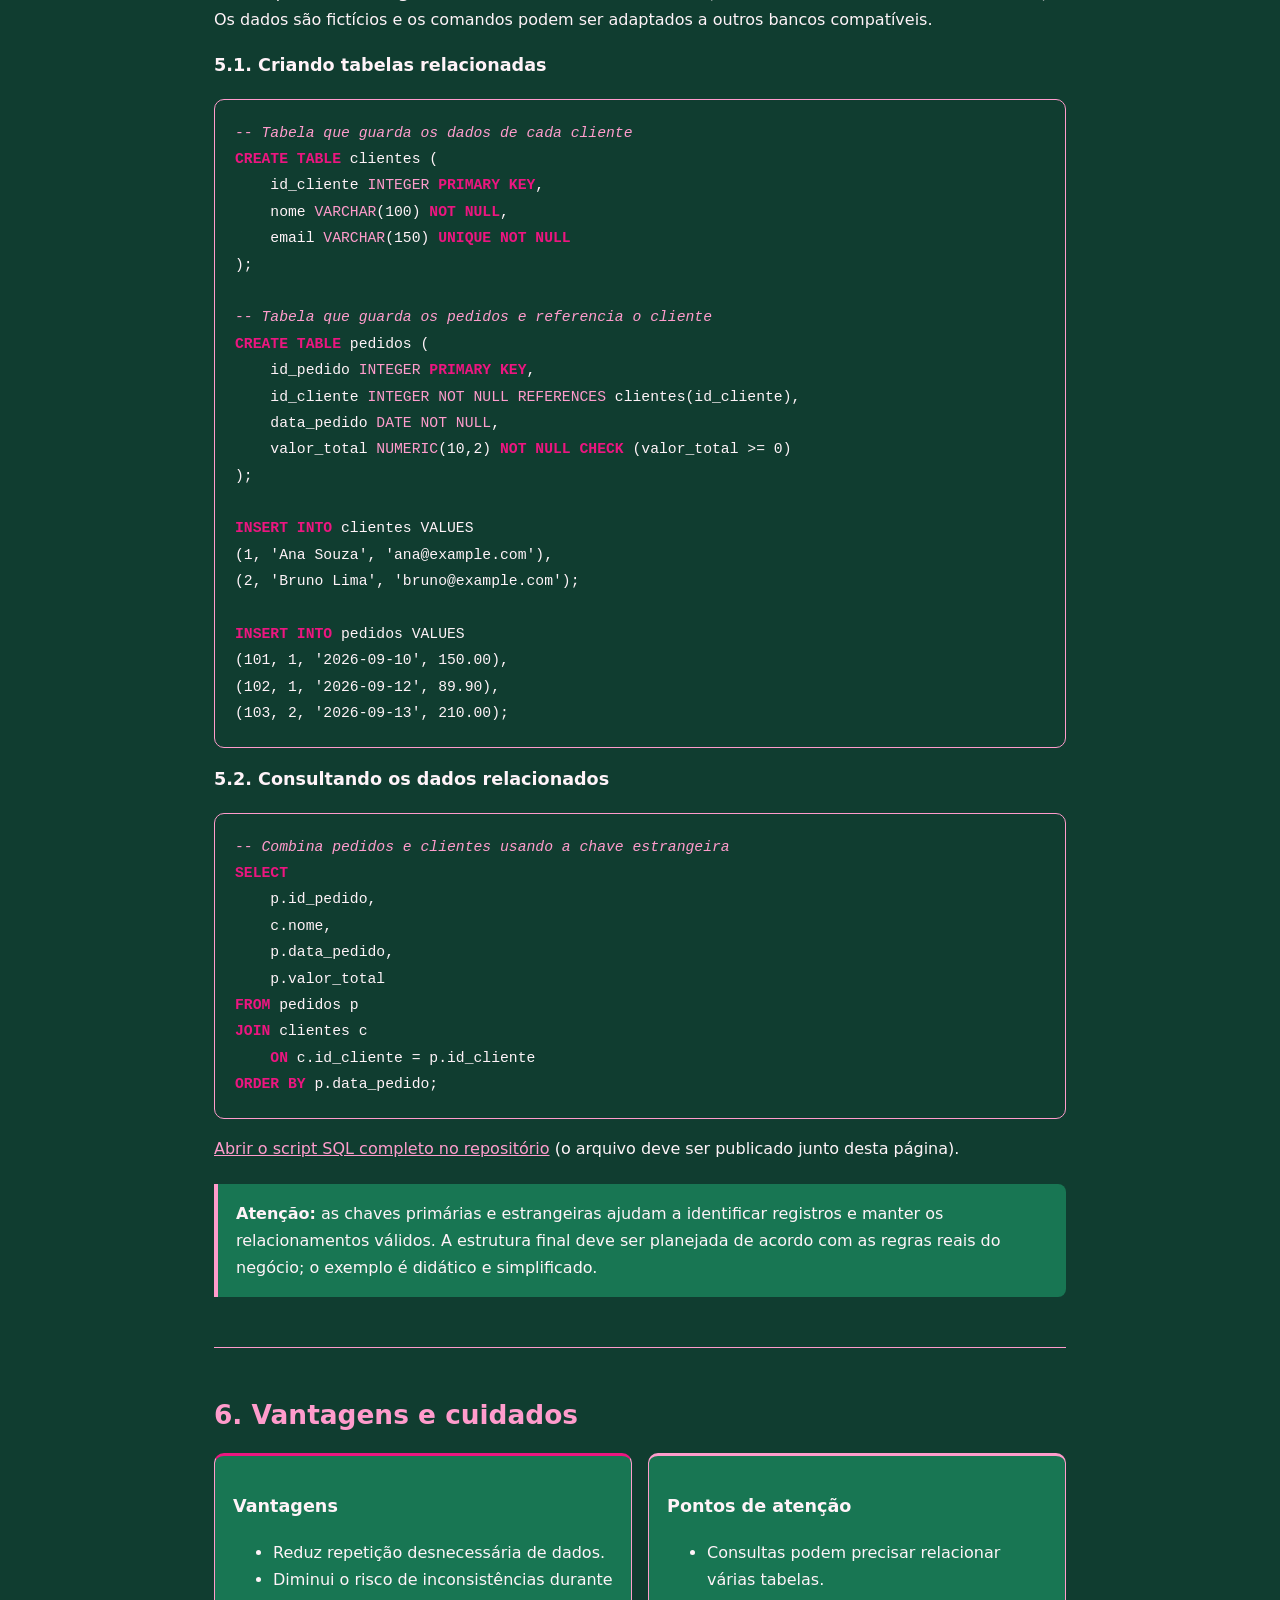
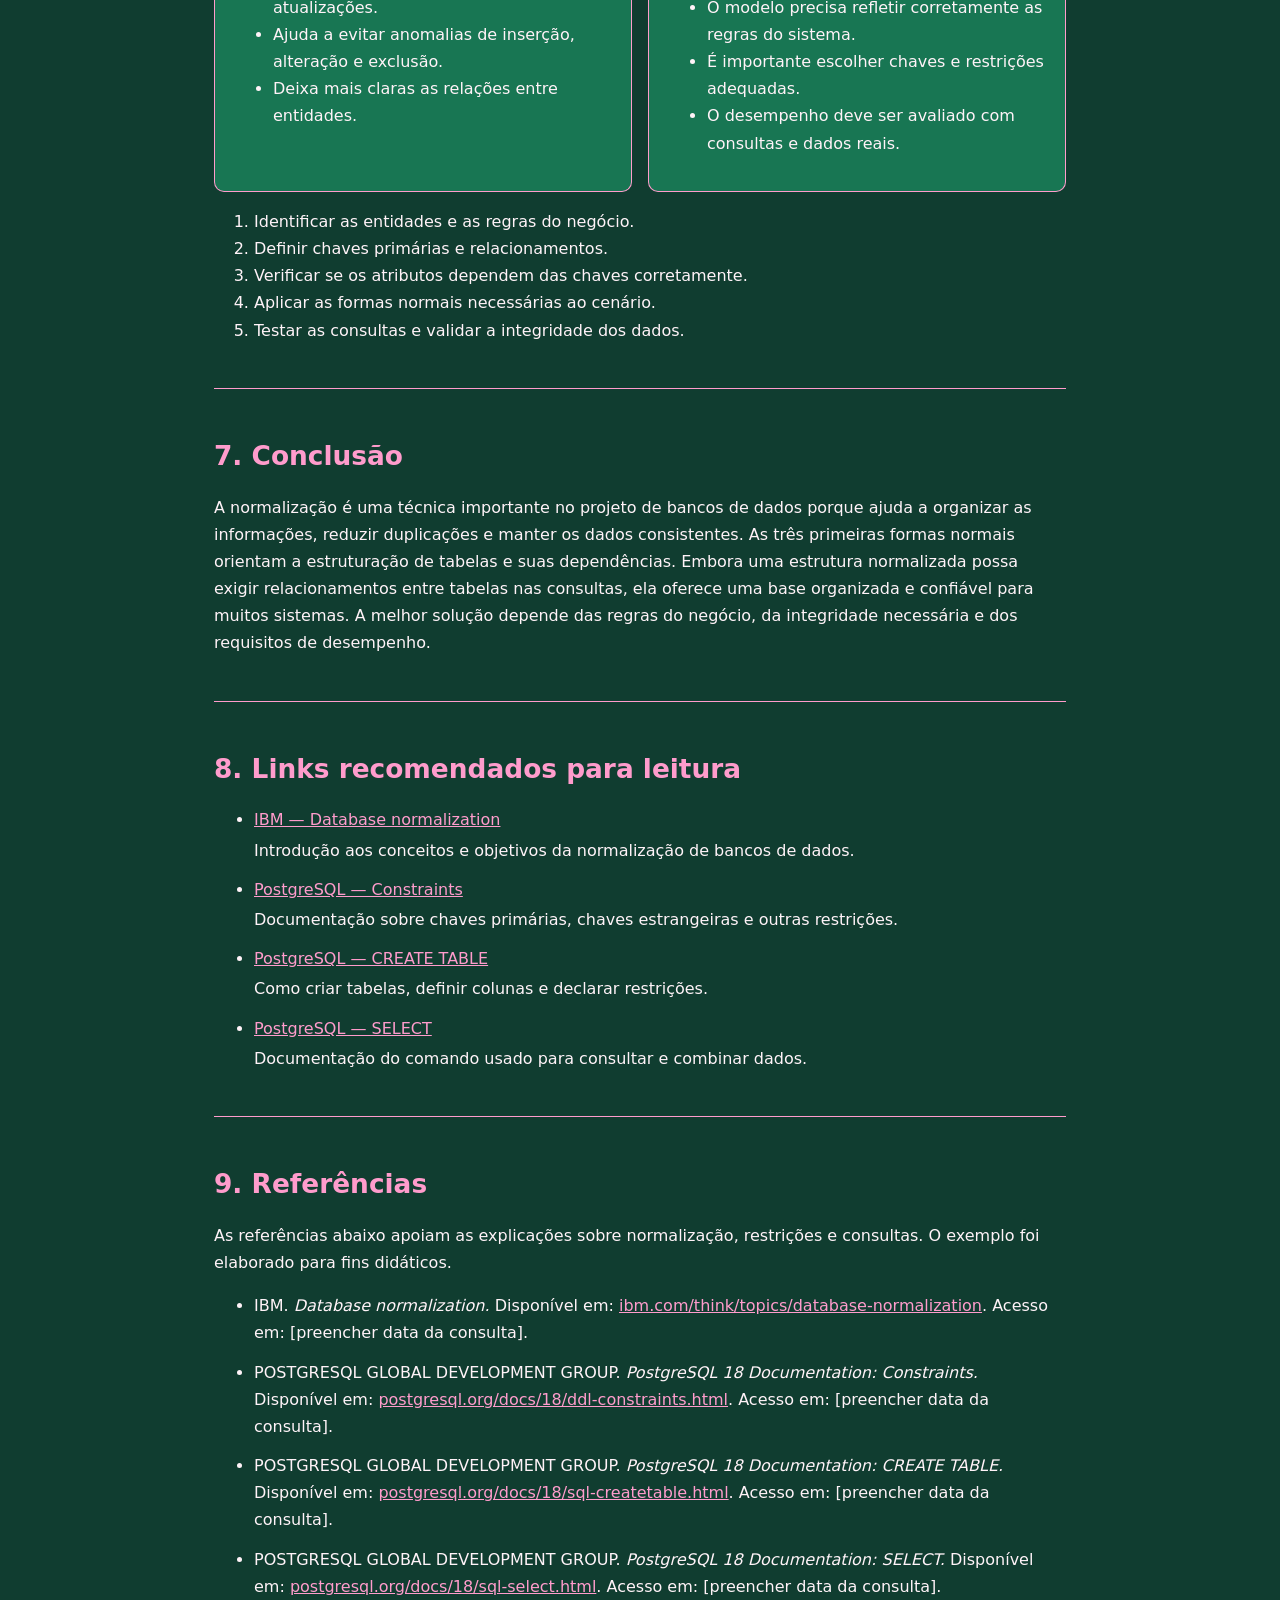
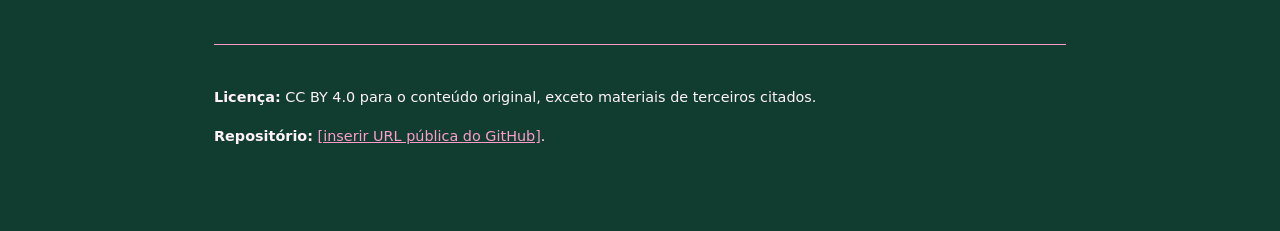
==== commit d757891c: "s dt" ====
--- a/index.html
+++ b/index.html
@@ -19,7 +19,6 @@
     <p class="eyebrow">BANCO DE DADOS • ARTIGO TÉCNICO</p>
     <h1>Normalização de Banco de Dados</h1>
     <p class="lead">Como organizar informações em tabelas relacionadas para reduzir repetições e manter a consistência dos dados.</p>
-    <p class="small"><strong>Publicado em:</strong> [DD/MM/AAAA] · <strong>Última revisão:</strong> [DD/MM/AAAA]</p>
   </section>
 
   <section id="problema">
@@ -156,8 +155,6 @@
   </section>
 <footer>
     <p><strong>Licença:</strong> CC BY 4.0 para o conteúdo original, exceto materiais de terceiros citados.</p>
-    <p><strong>Contato:</strong> [e-mail acadêmico ou contato profissional, se autorizado].</p>
-    <p><strong>Publicado em:</strong> [DD/MM/AAAA] · <strong>Última revisão:</strong> [20/10/2026].</p>
     <p><strong>Repositório:</strong> <a href="[https://github.com/jaozin575/trabalho_normalizacao_ads]">[inserir URL pública do GitHub]</a>.</p>
   </footer>
 </main>
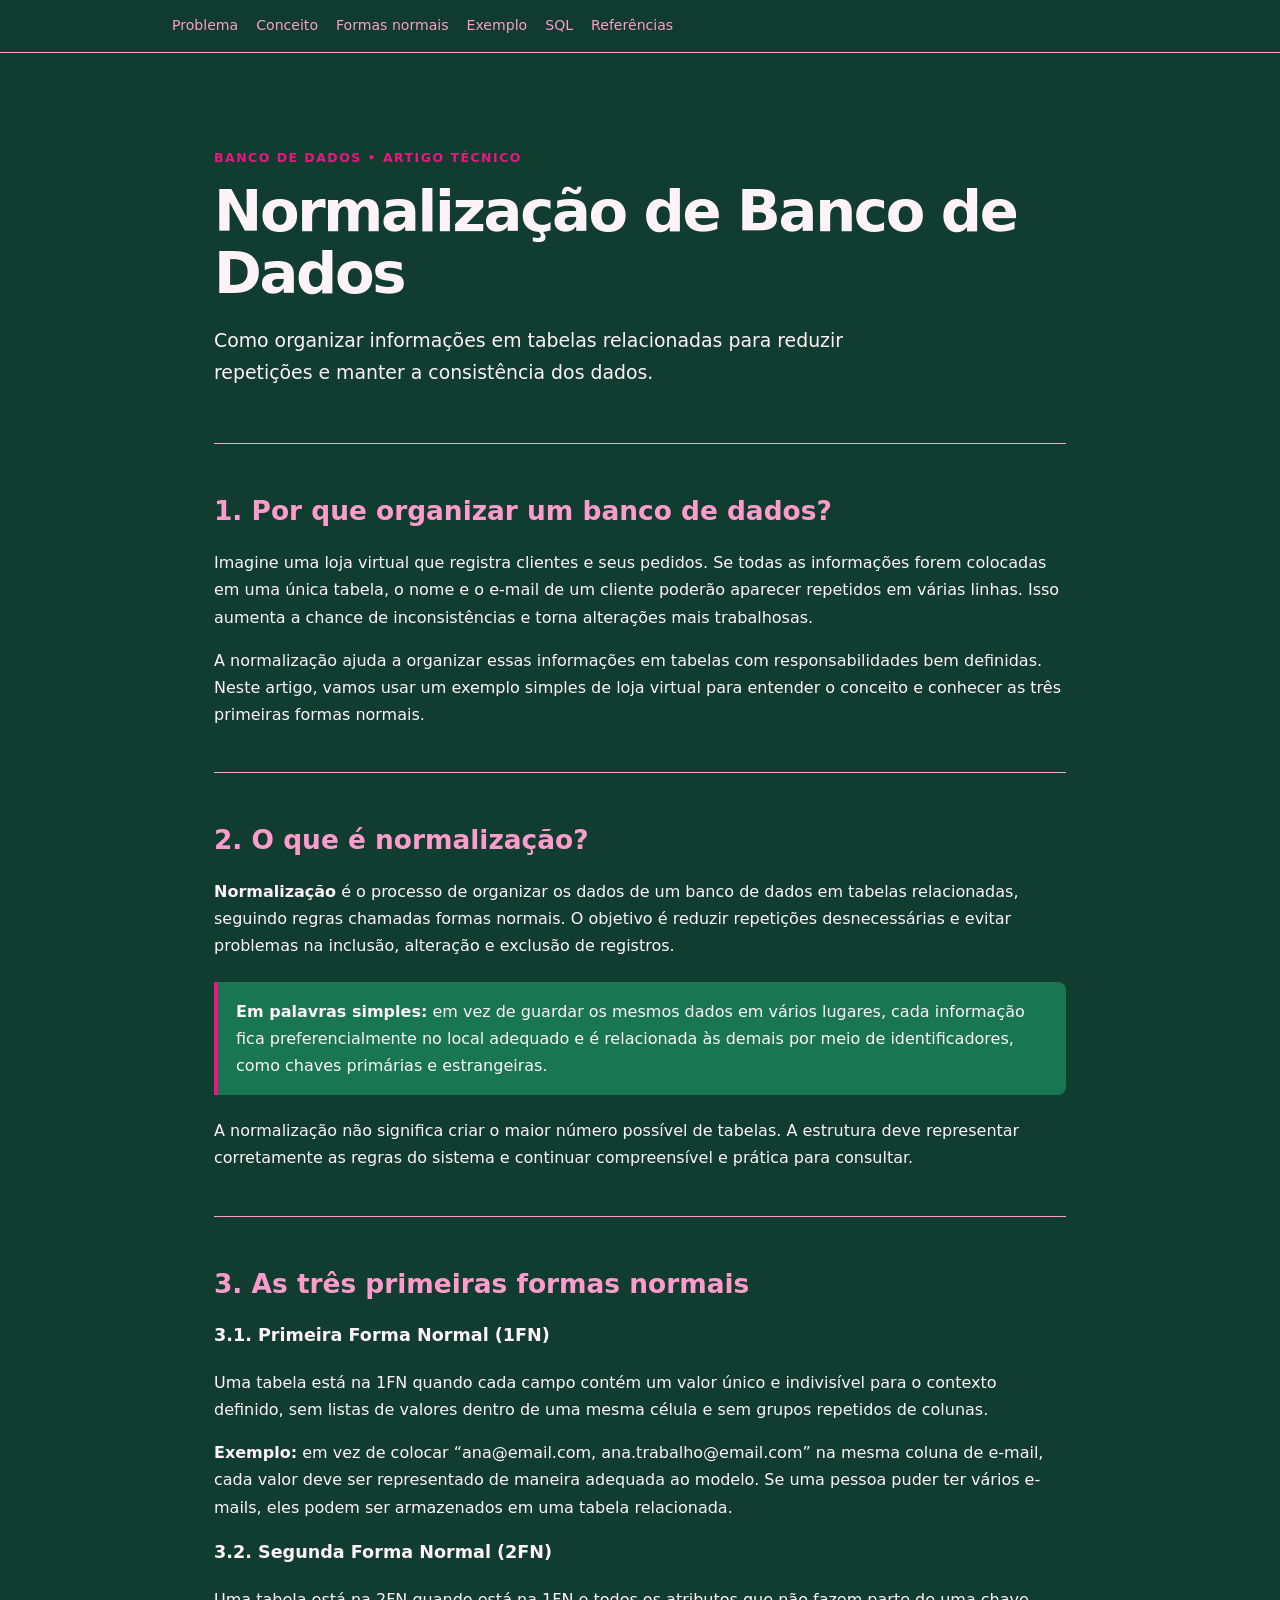
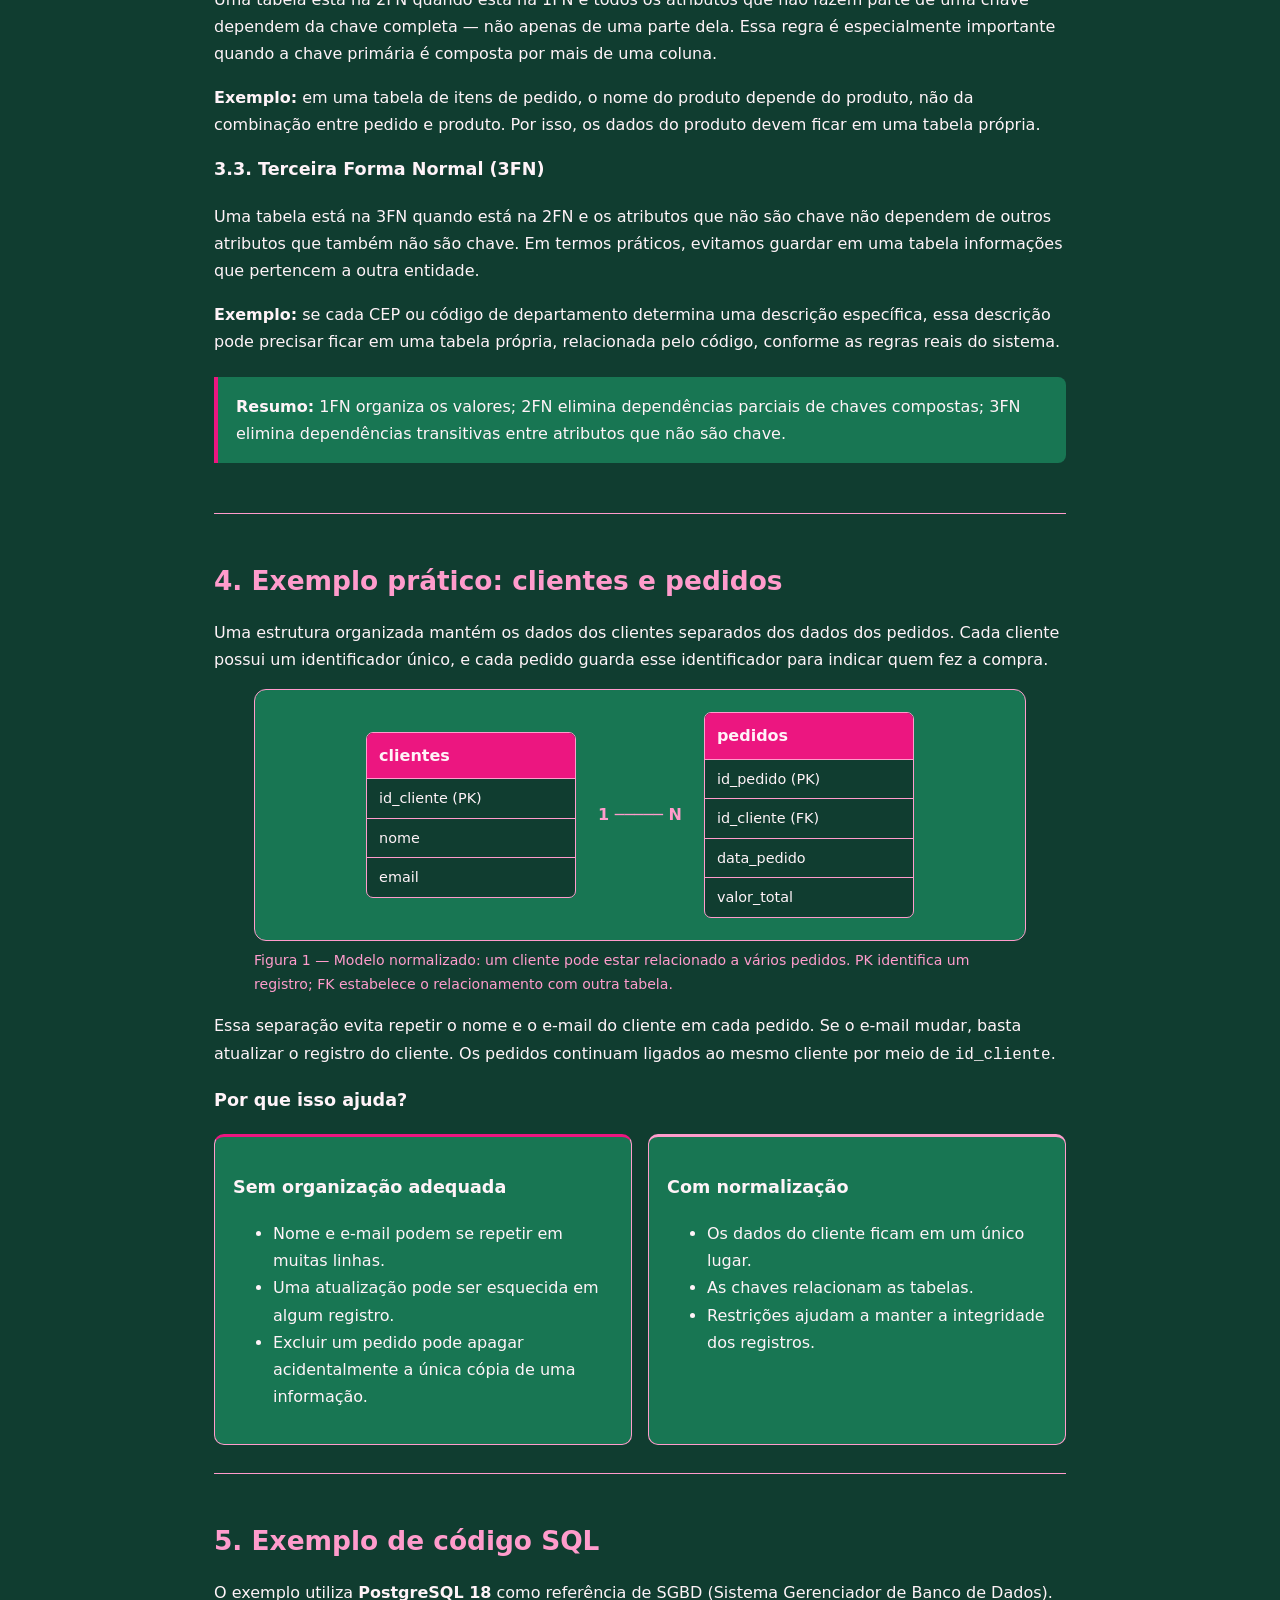
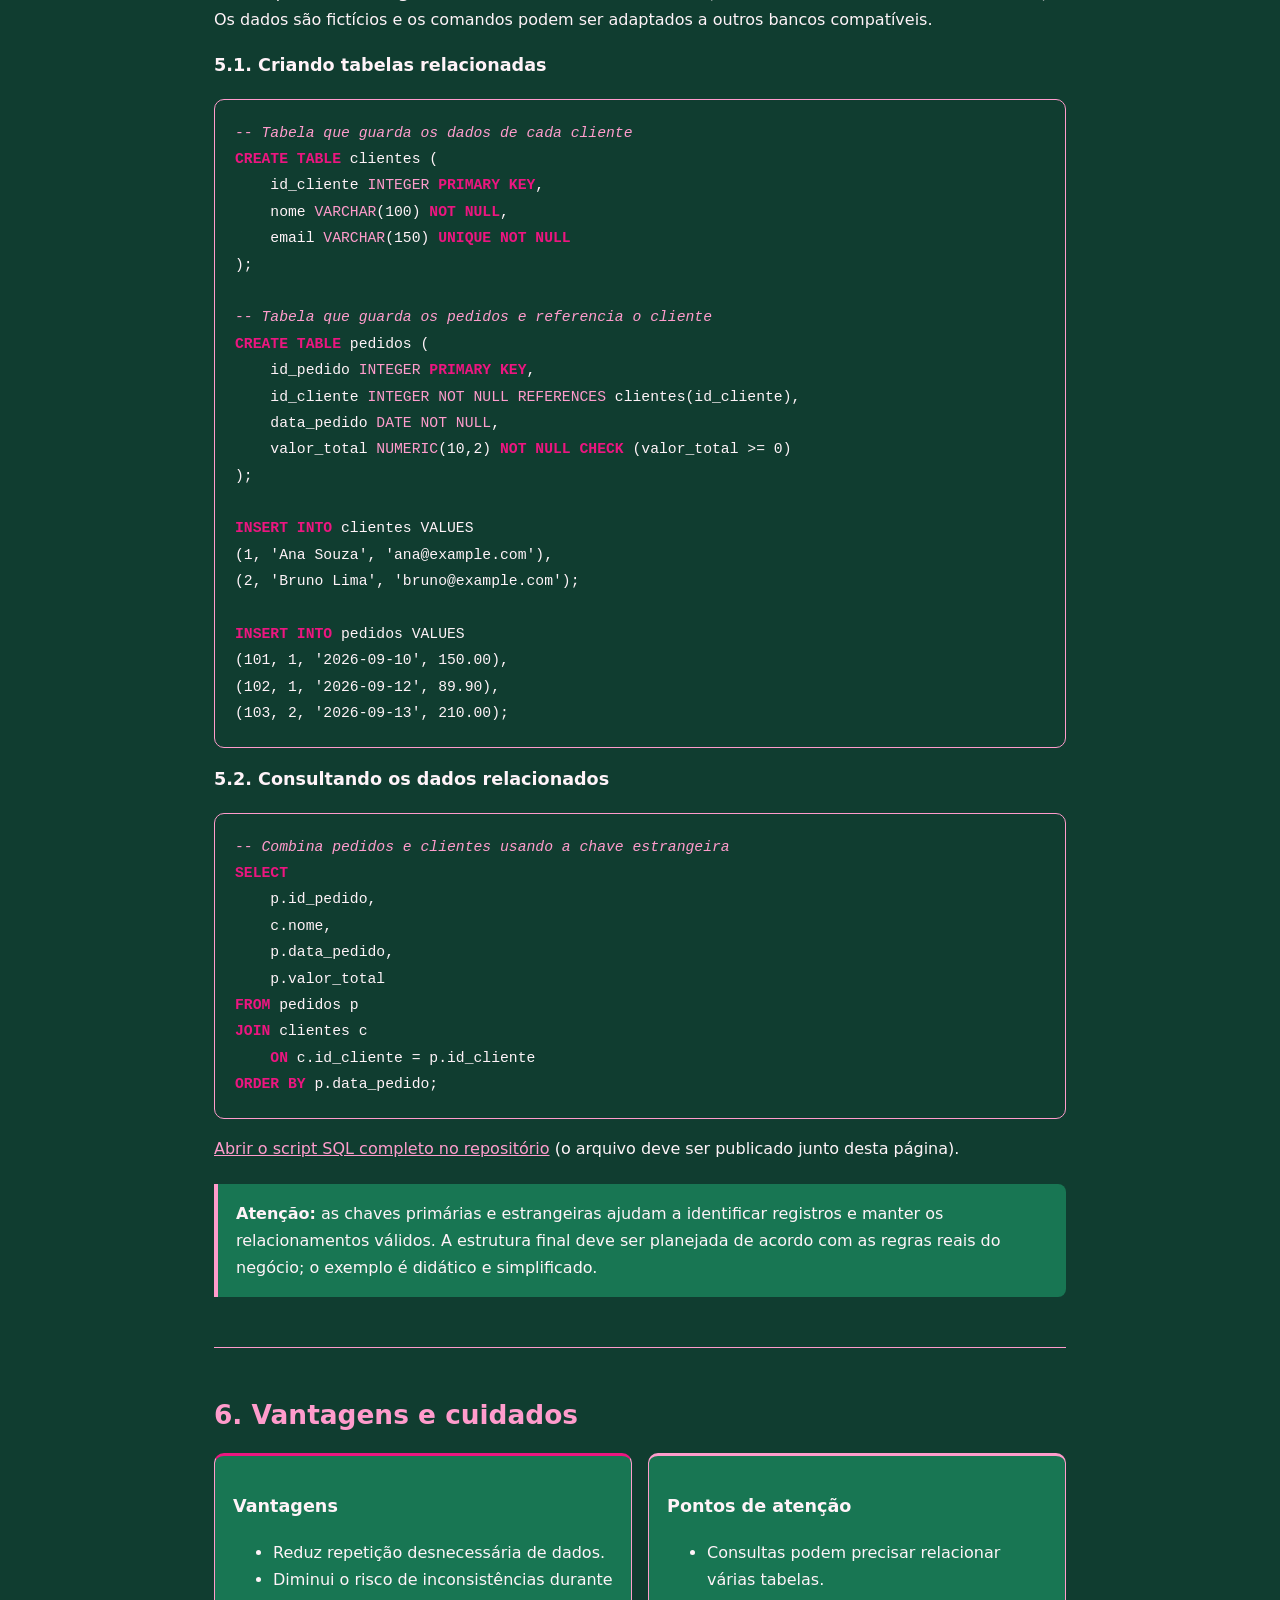
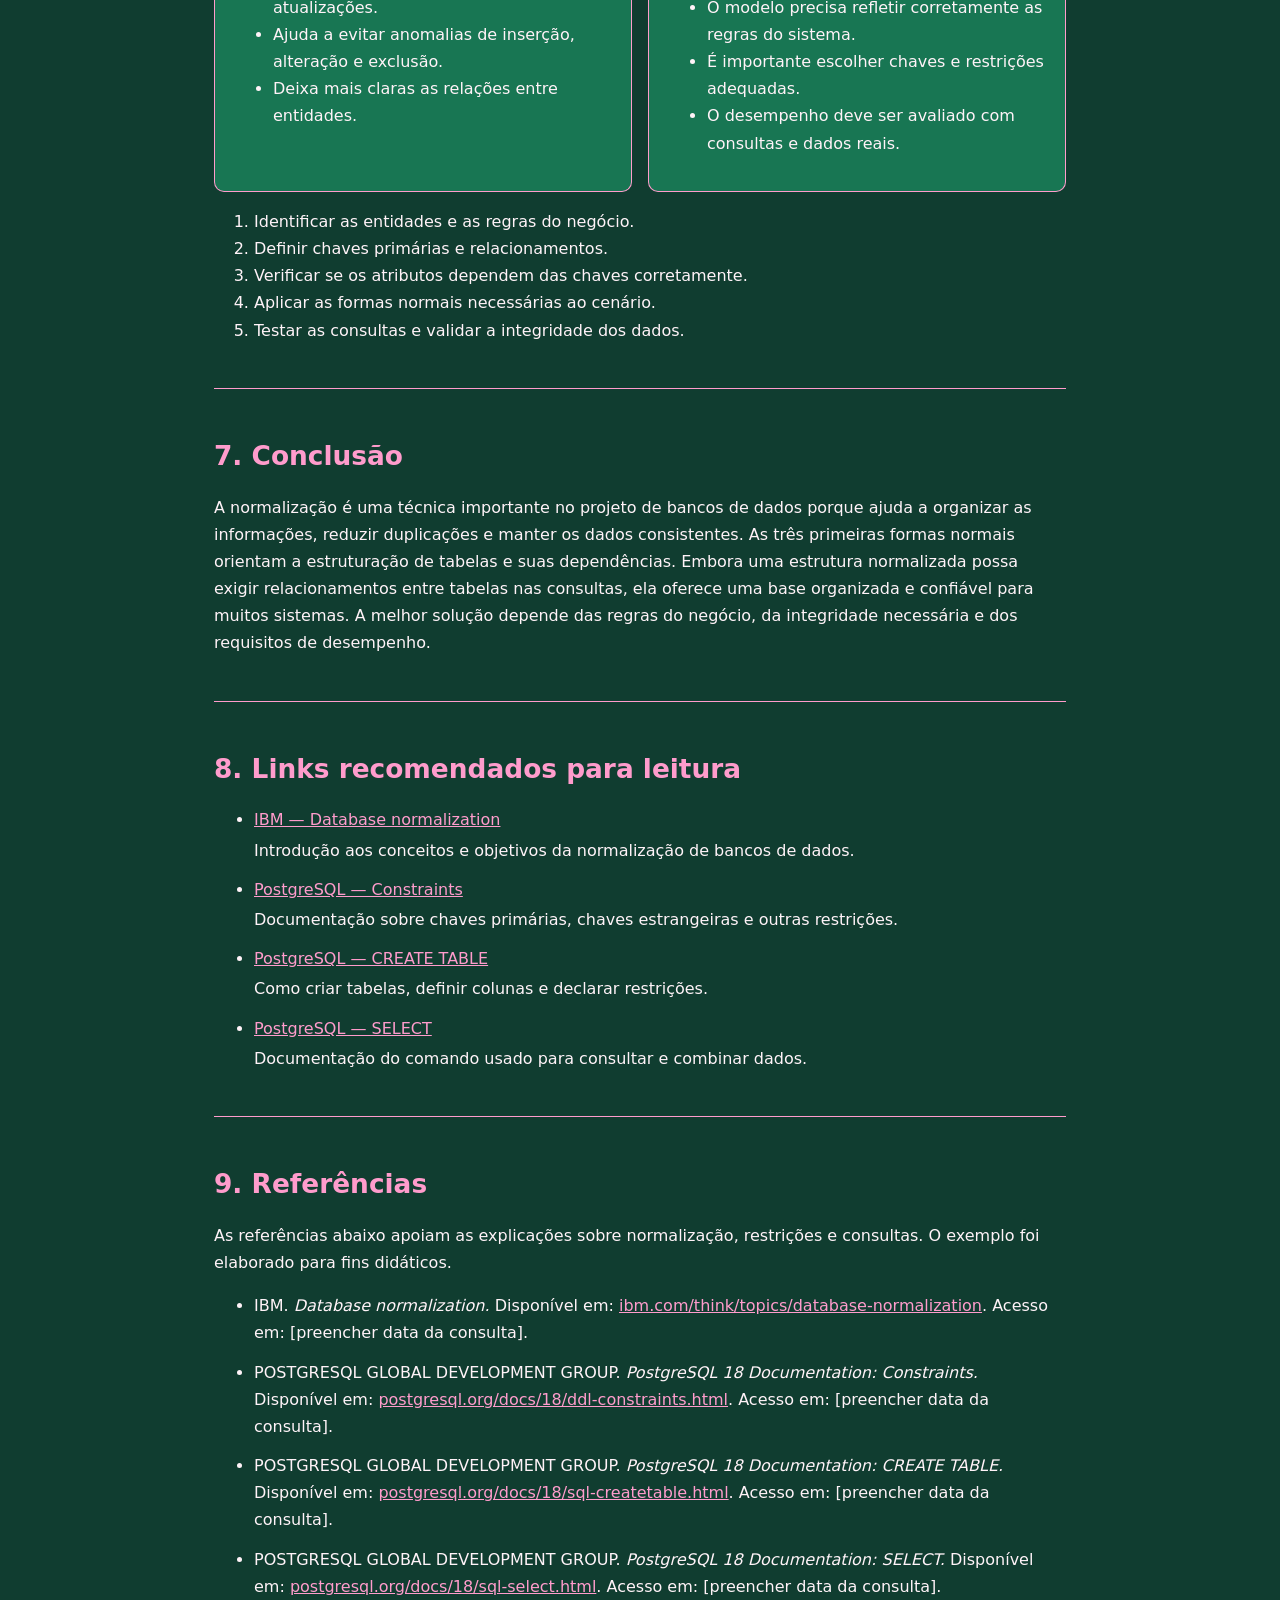
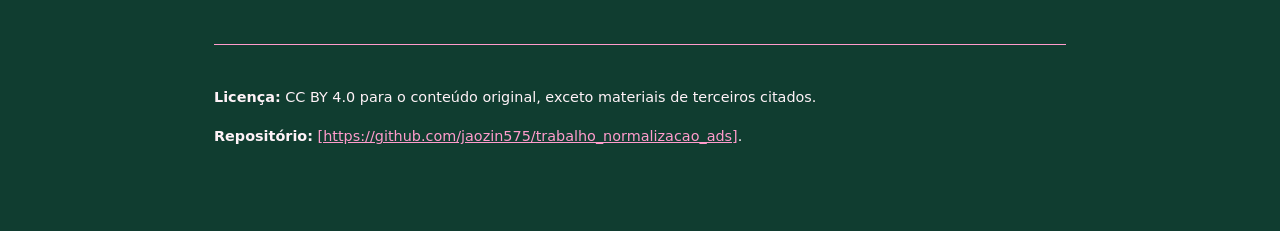
==== commit 8d800b1b: "normalização" ====
--- a/index.html
+++ b/index.html
@@ -155,7 +155,7 @@
   </section>
 <footer>
     <p><strong>Licença:</strong> CC BY 4.0 para o conteúdo original, exceto materiais de terceiros citados.</p>
-    <p><strong>Repositório:</strong> <a href="[https://github.com/jaozin575/trabalho_normalizacao_ads]">[inserir URL pública do GitHub]</a>.</p>
+    <p><strong>Repositório:</strong> <a href="[]">[https://github.com/jaozin575/trabalho_normalizacao_ads]</a>.</p>
   </footer>
 </main>
 </body>
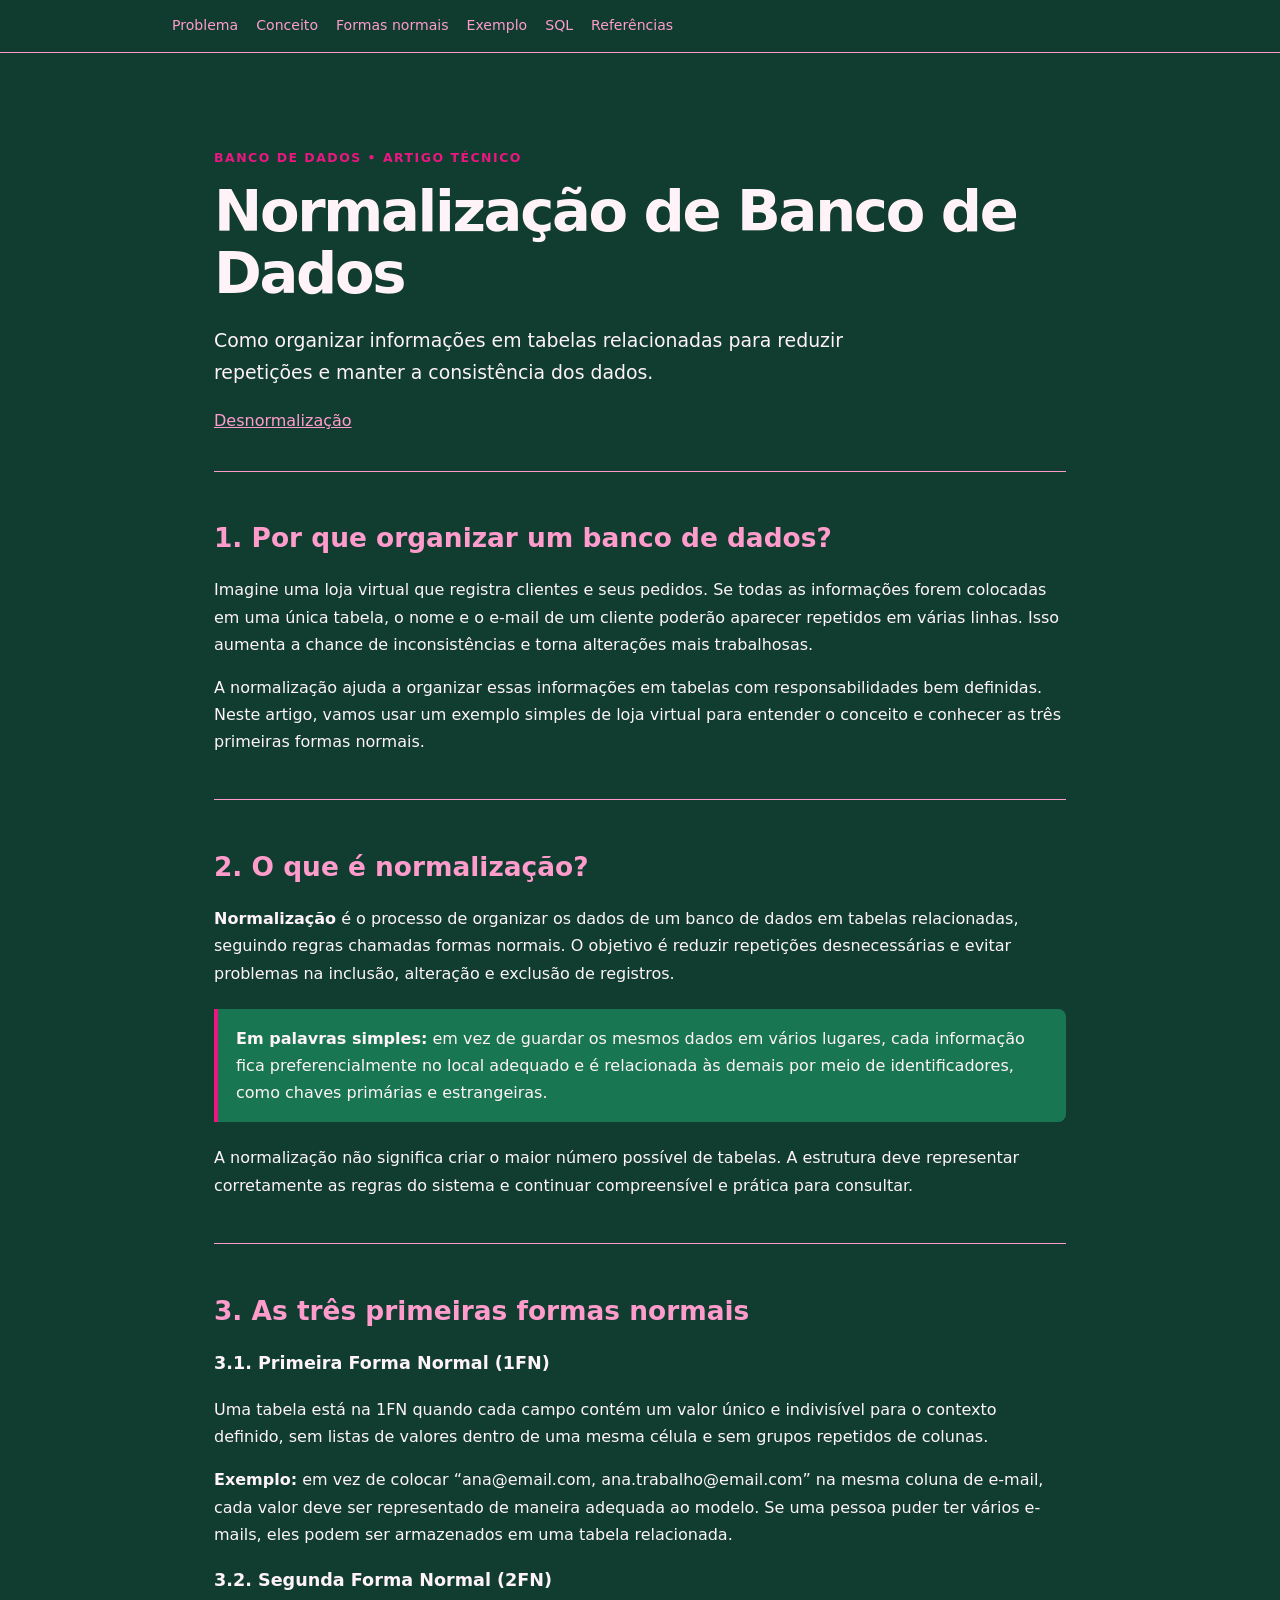
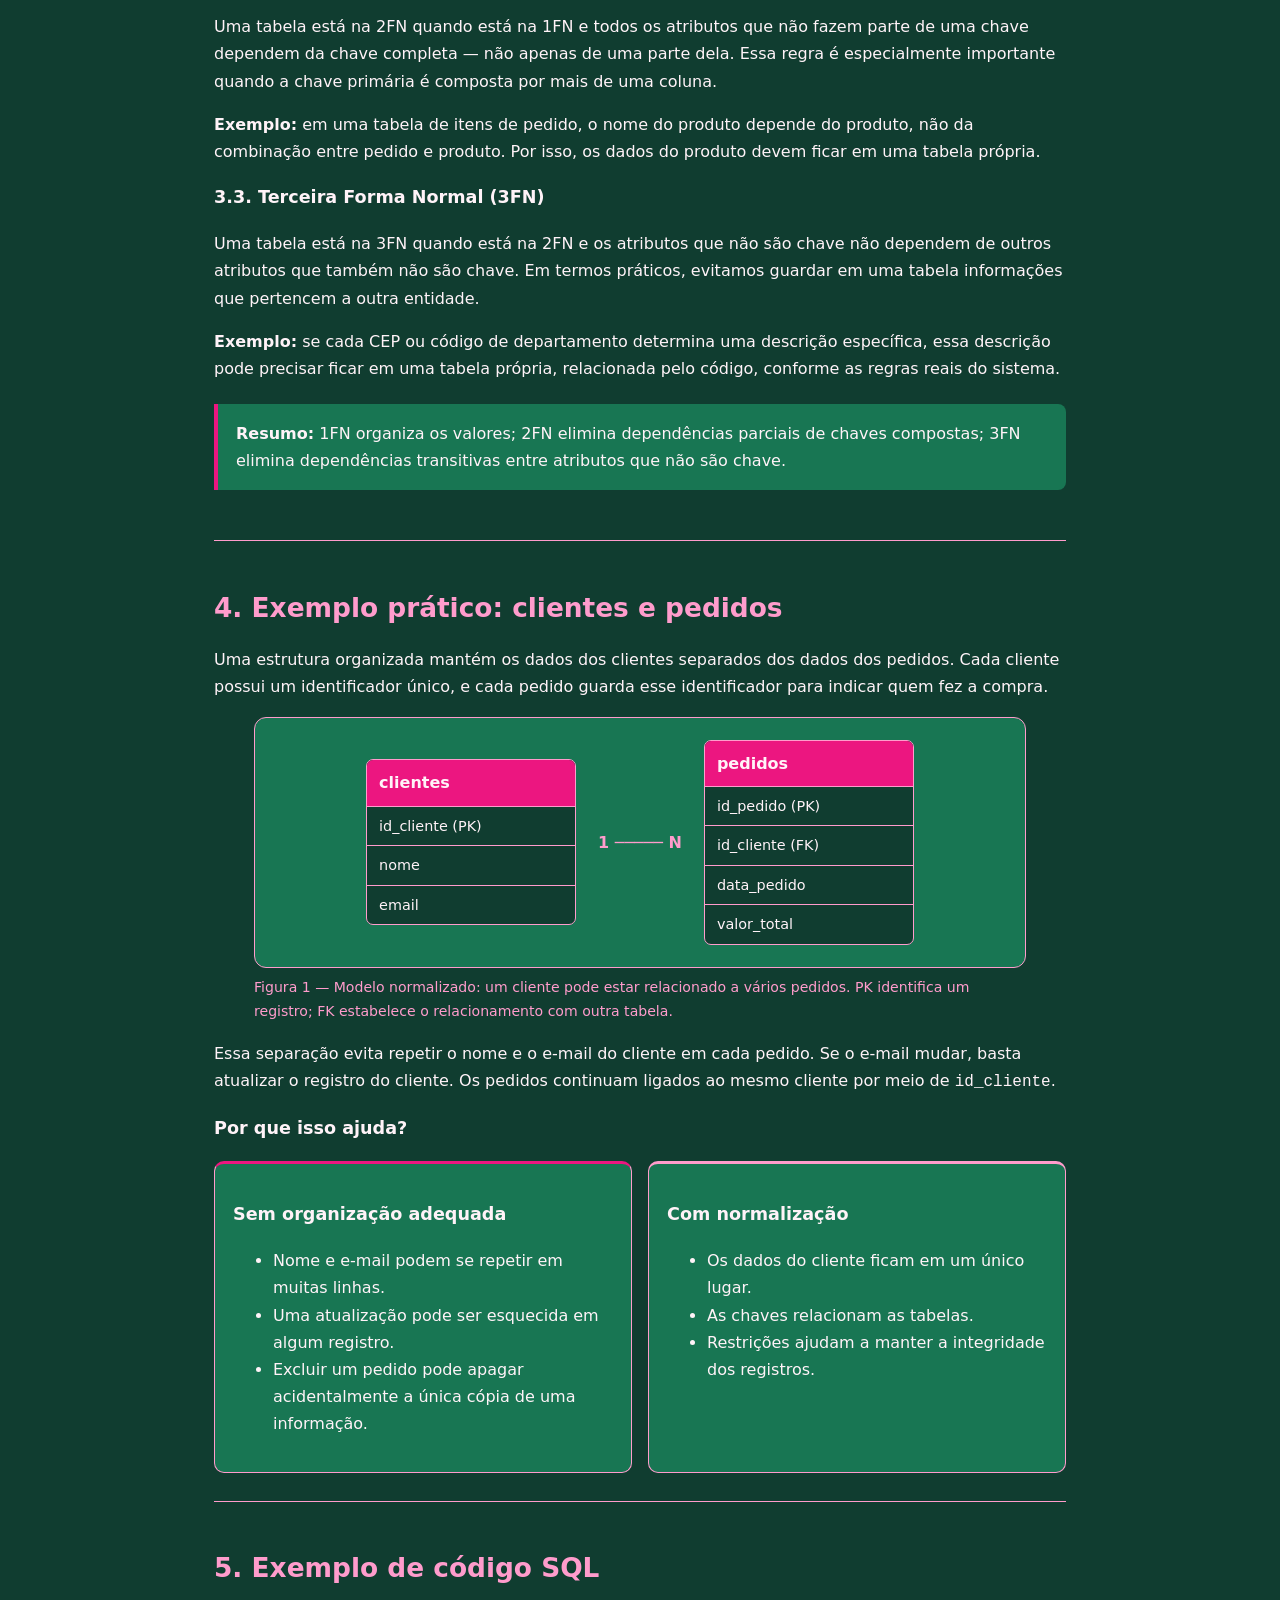
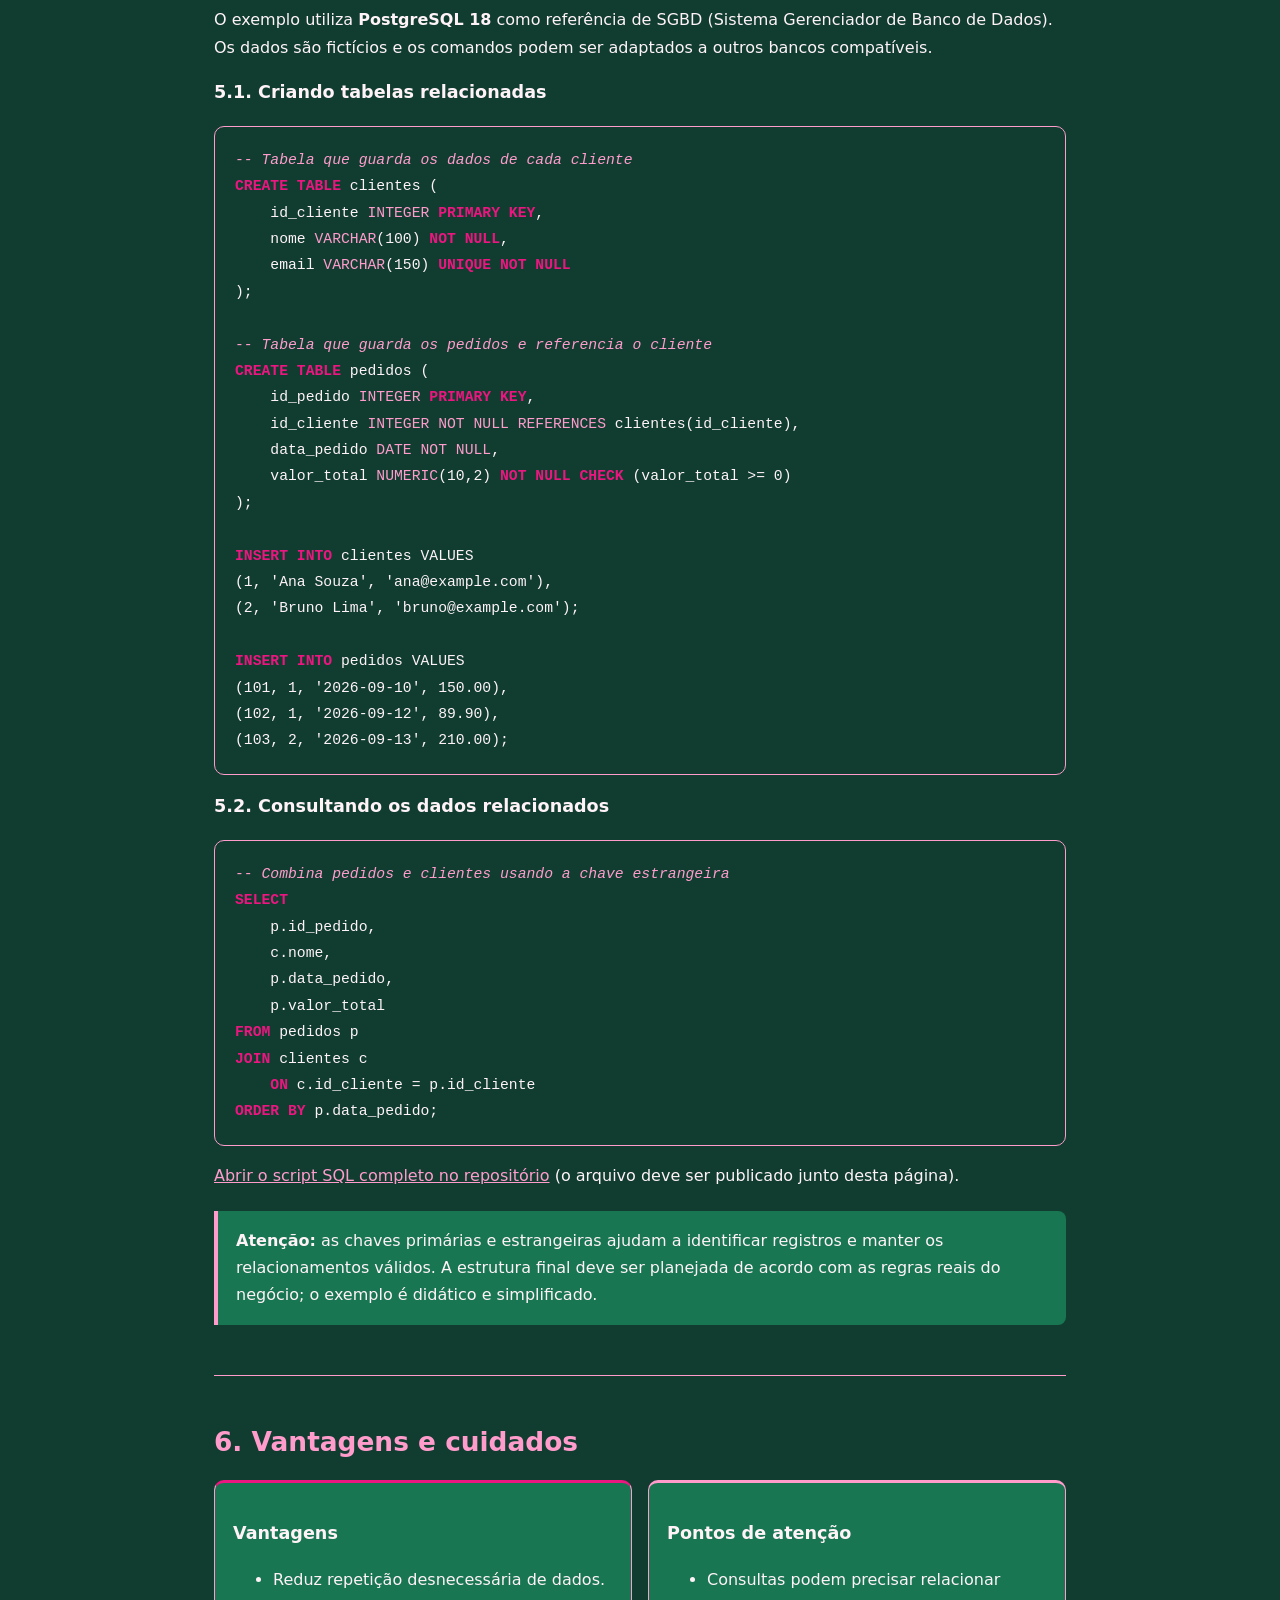
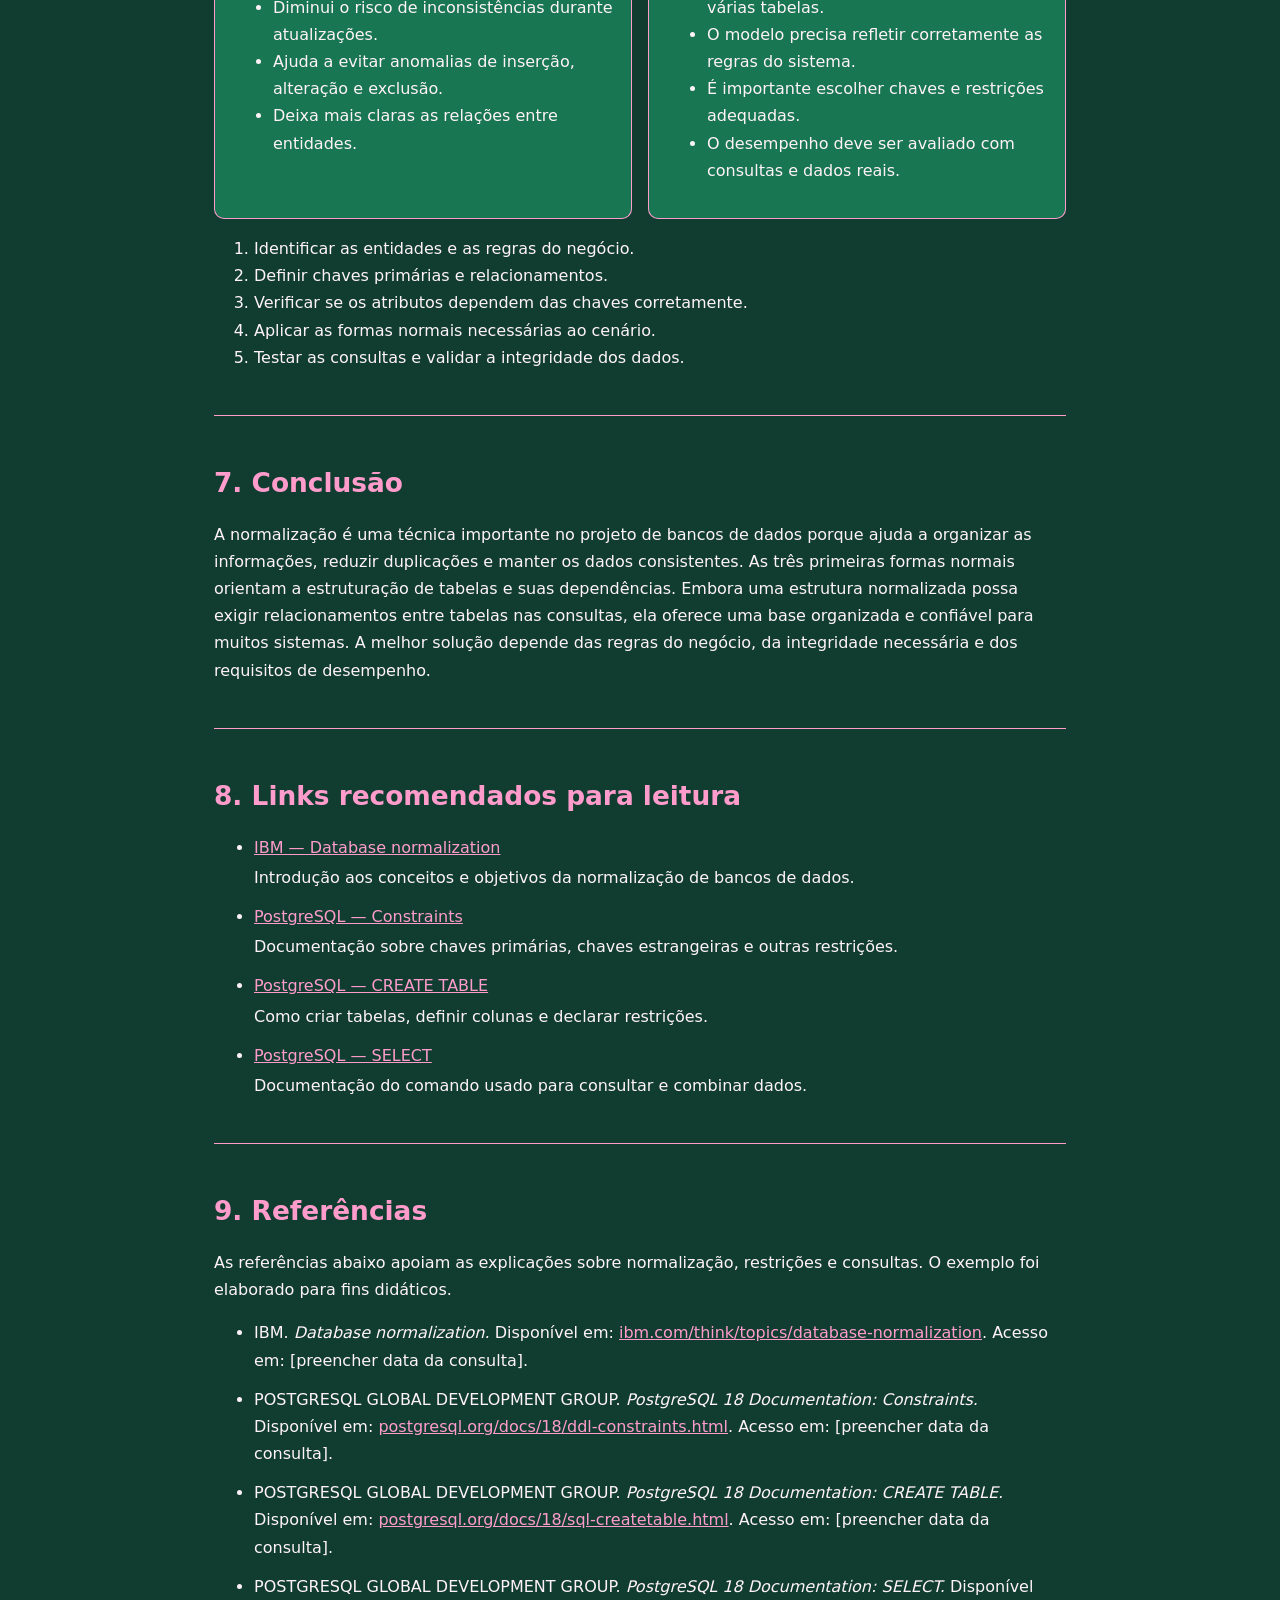
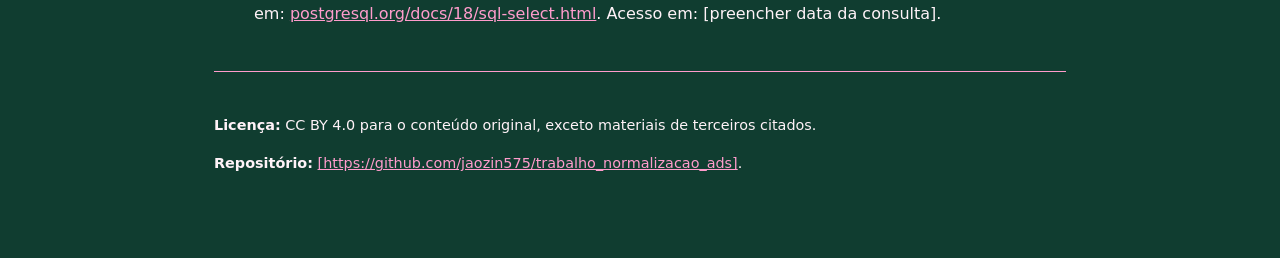
==== commit 4f51c531: "desnormalização" ====
--- a/index.html
+++ b/index.html
@@ -19,6 +19,7 @@
     <p class="eyebrow">BANCO DE DADOS • ARTIGO TÉCNICO</p>
     <h1>Normalização de Banco de Dados</h1>
     <p class="lead">Como organizar informações em tabelas relacionadas para reduzir repetições e manter a consistência dos dados.</p>
+    <a href="desnormalizacao/">Desnormalização</a>
   </section>
 
   <section id="problema">
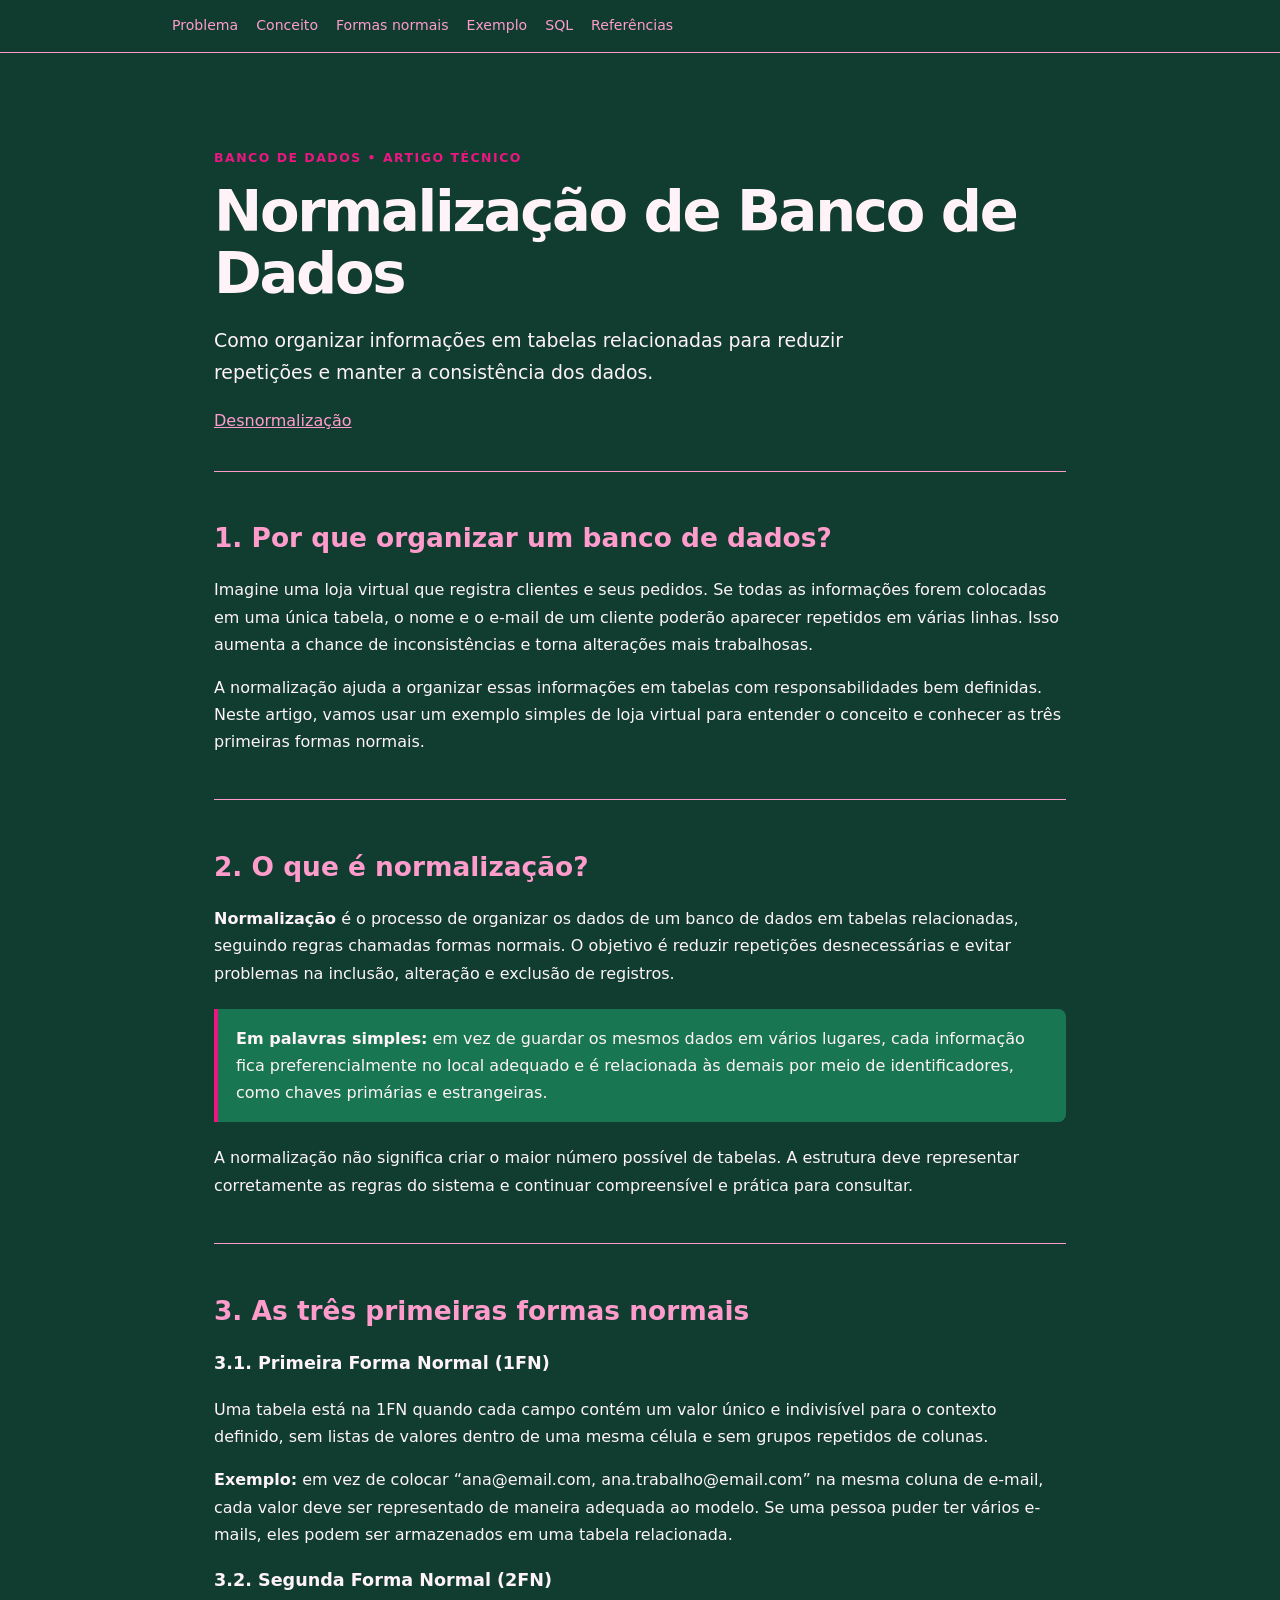
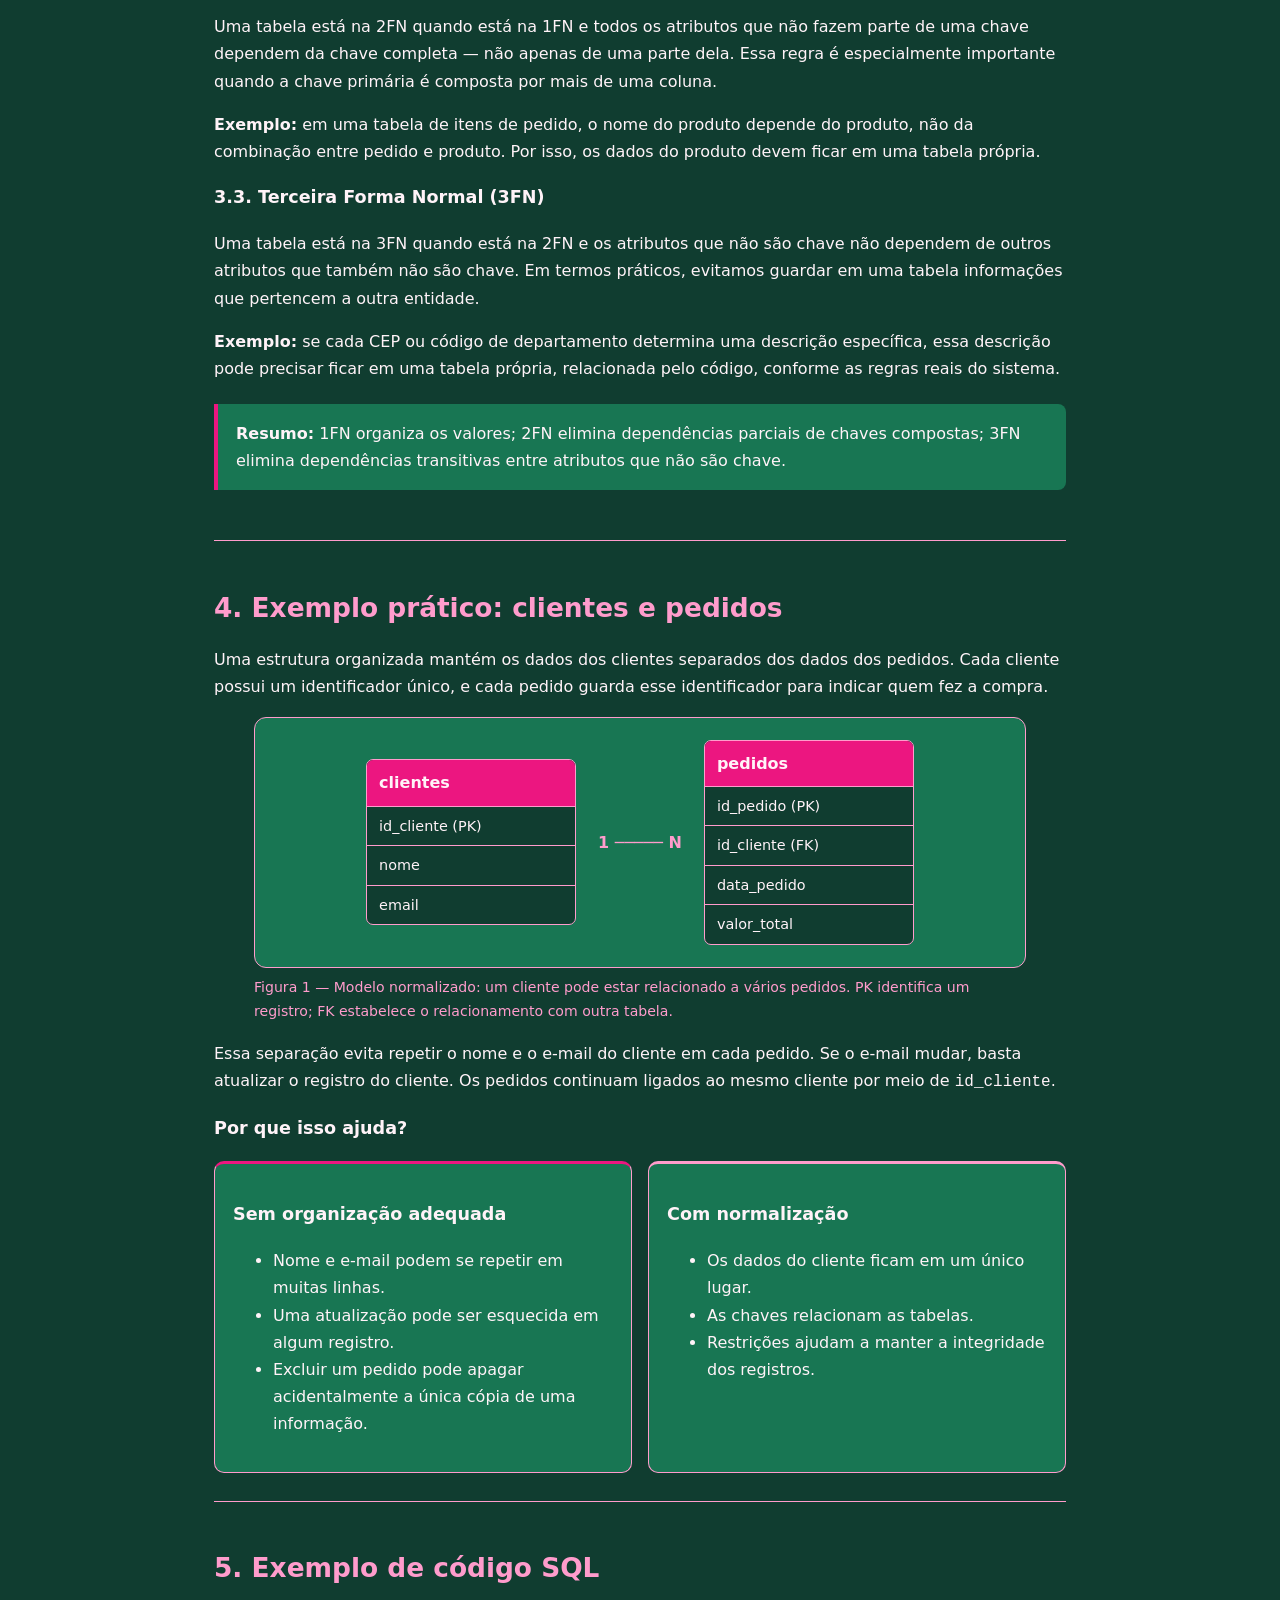
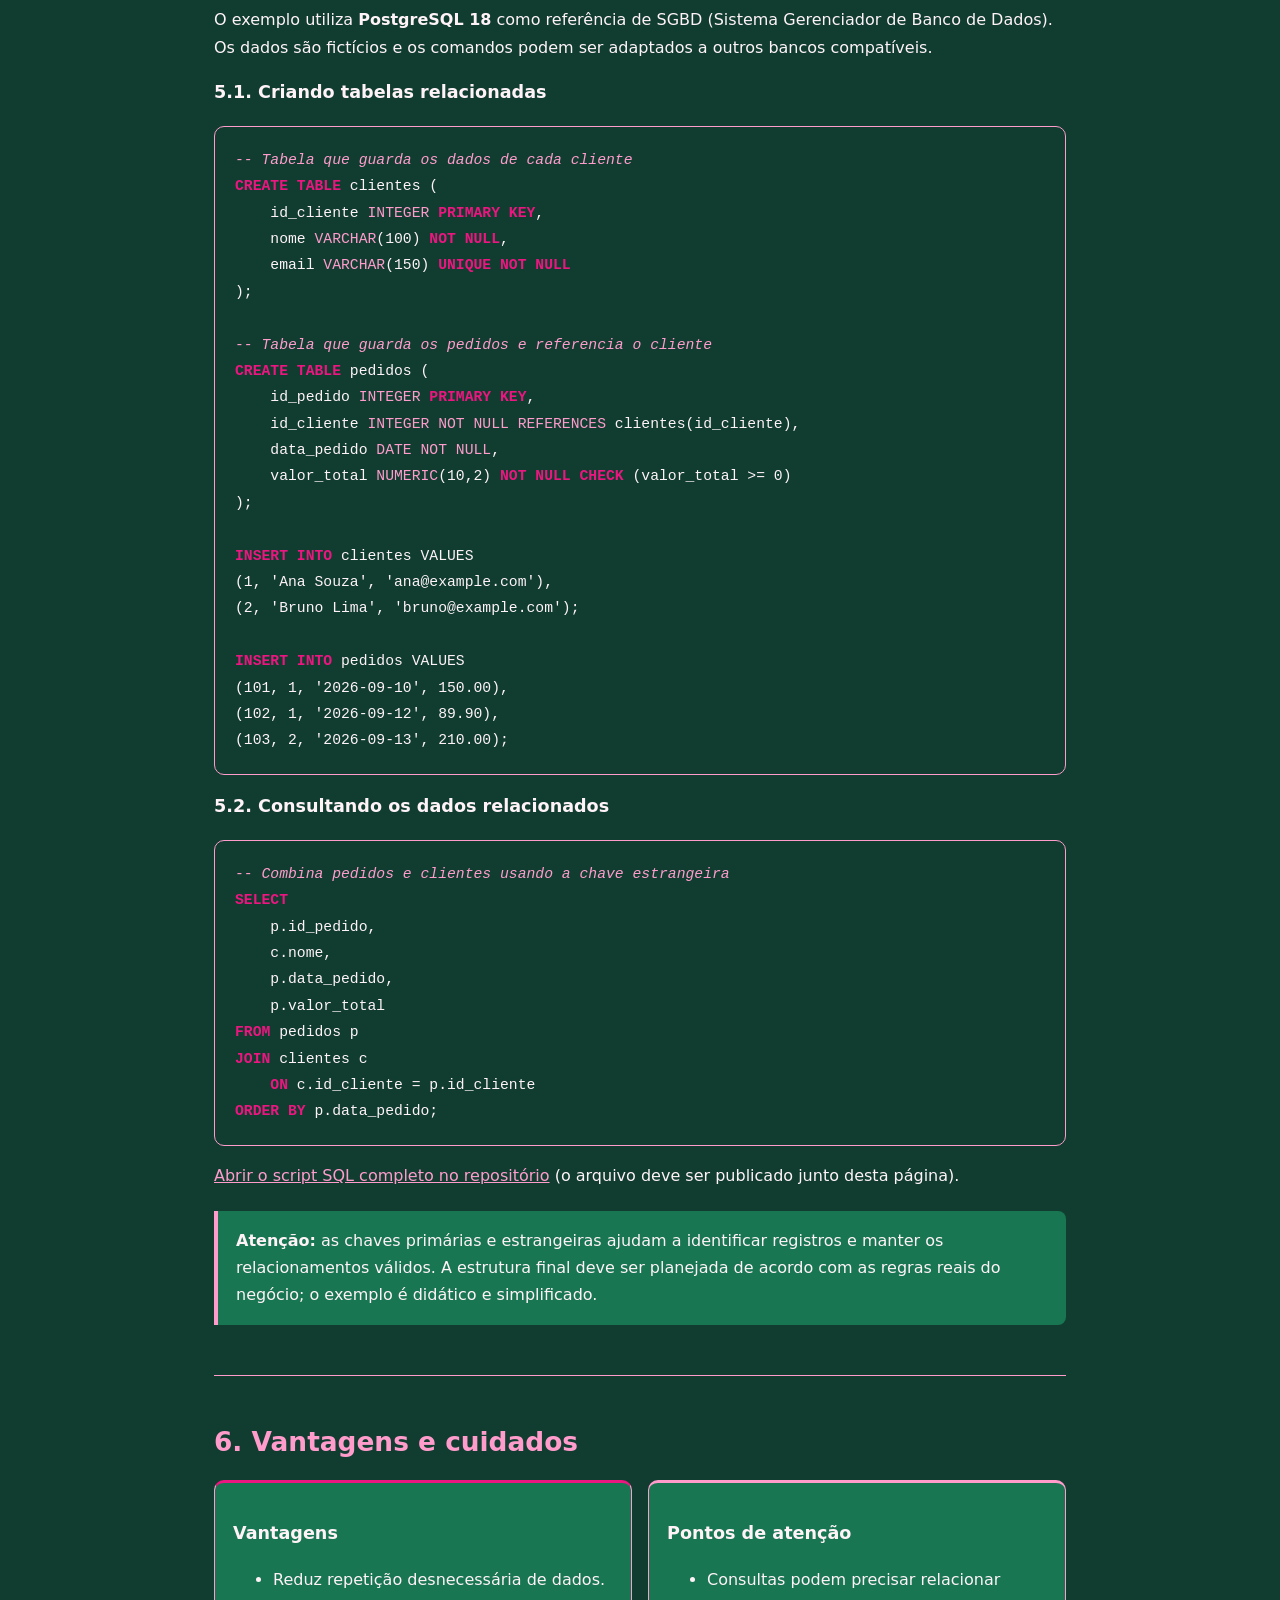
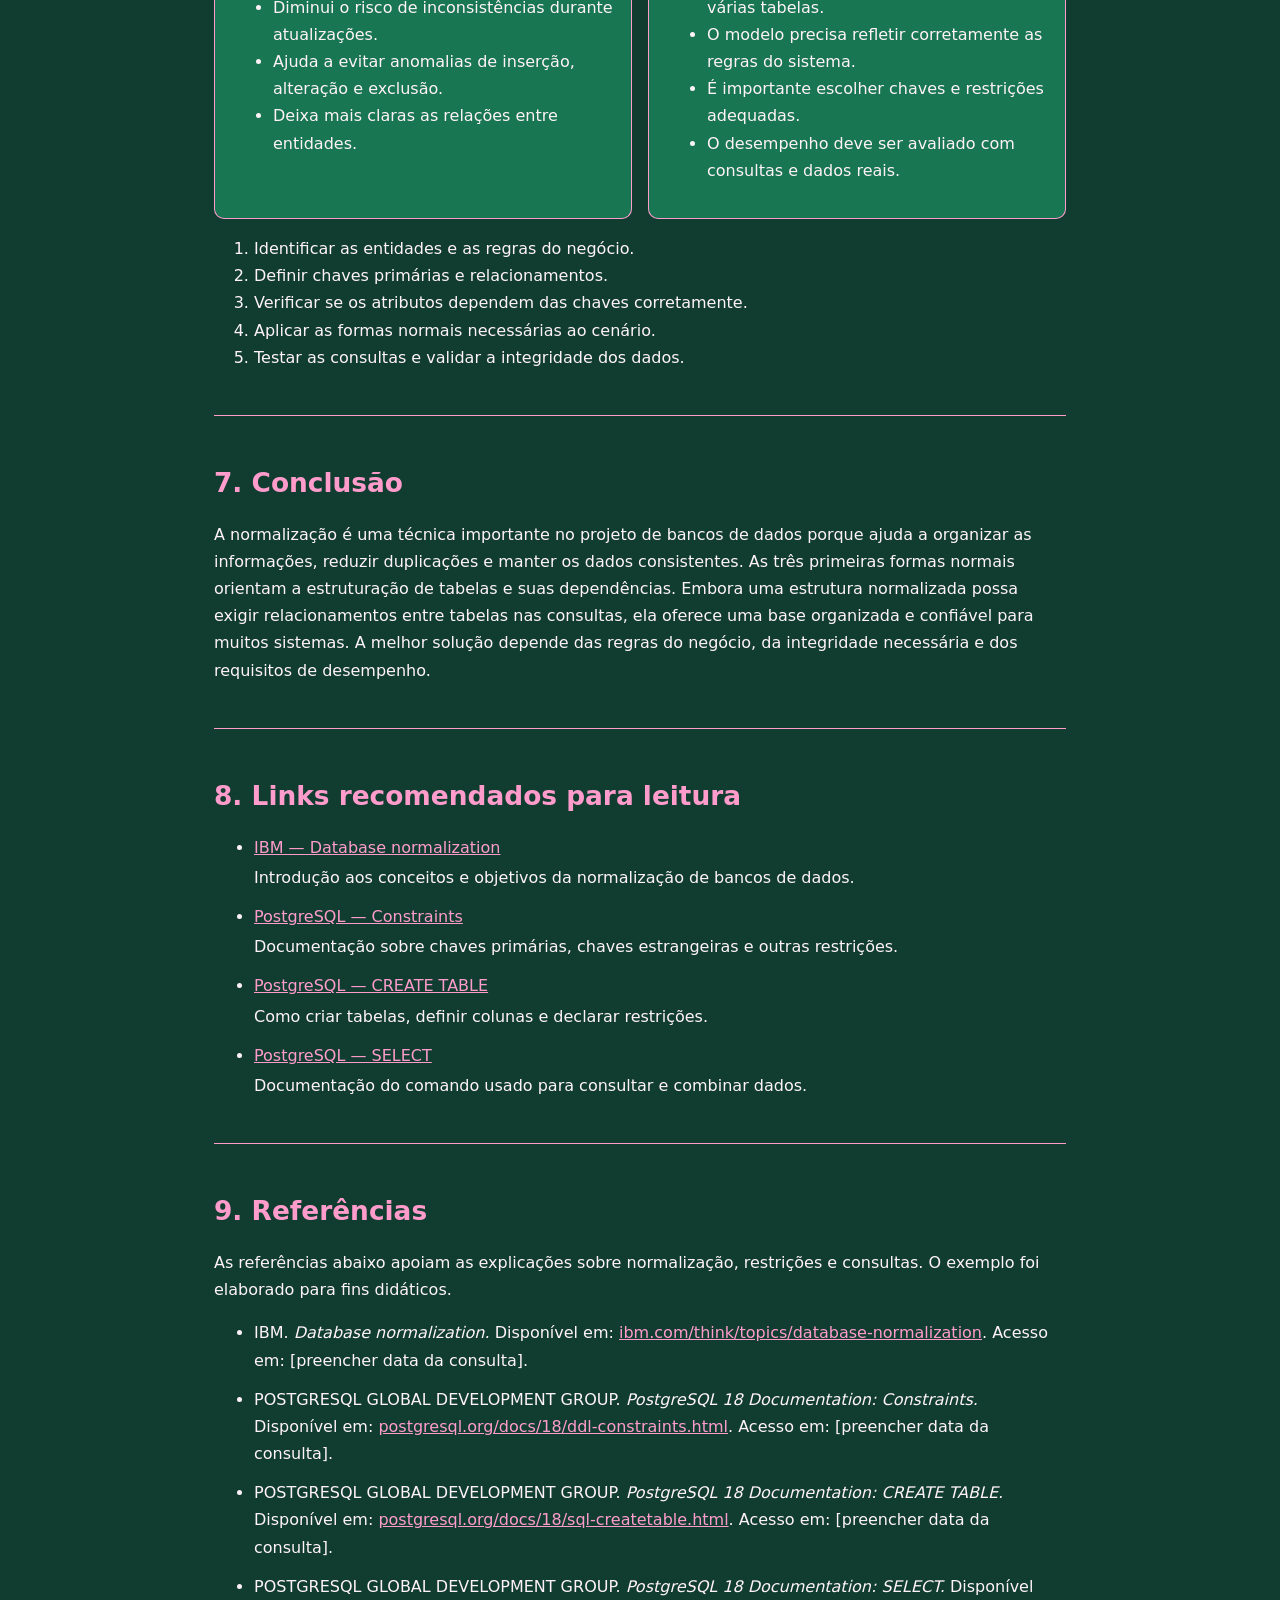
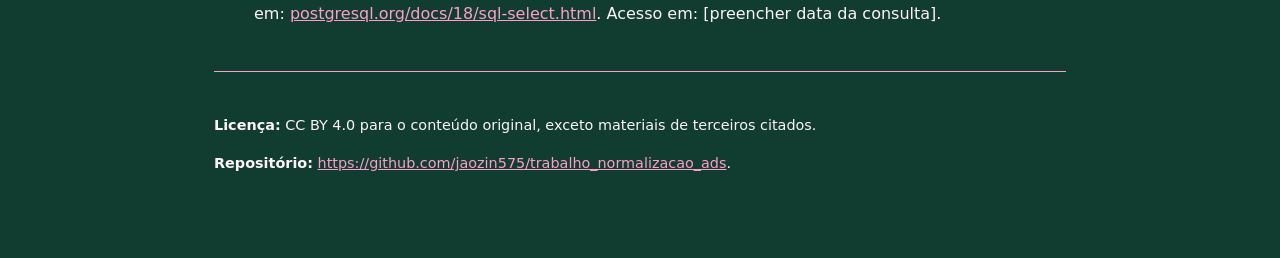
==== commit c28c3273: "normalização" ====
--- a/index.html
+++ b/index.html
@@ -156,7 +156,7 @@
   </section>
 <footer>
     <p><strong>Licença:</strong> CC BY 4.0 para o conteúdo original, exceto materiais de terceiros citados.</p>
-    <p><strong>Repositório:</strong> <a href="[]">[https://github.com/jaozin575/trabalho_normalizacao_ads]</a>.</p>
+    <p><strong>Repositório:</strong> <a href=>https://github.com/jaozin575/trabalho_normalizacao_ads</a>.</p>
   </footer>
 </main>
 </body>
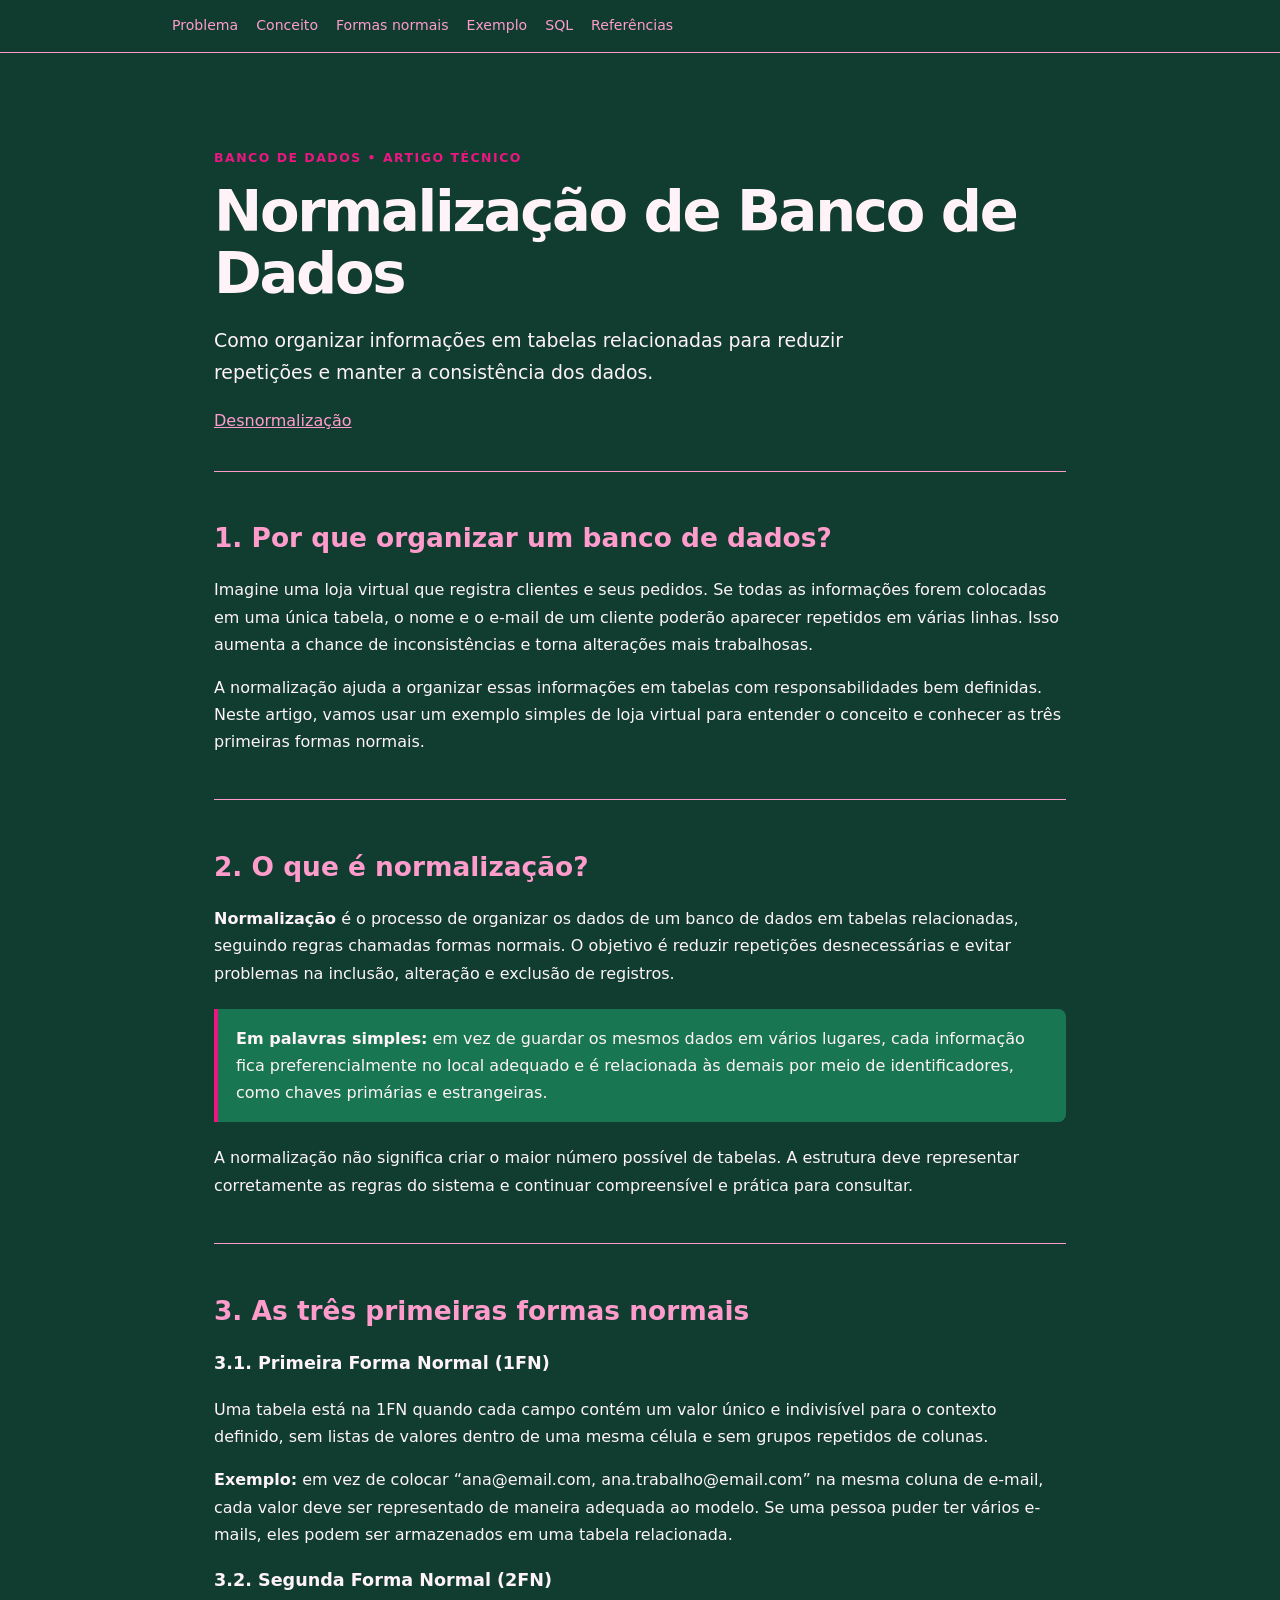
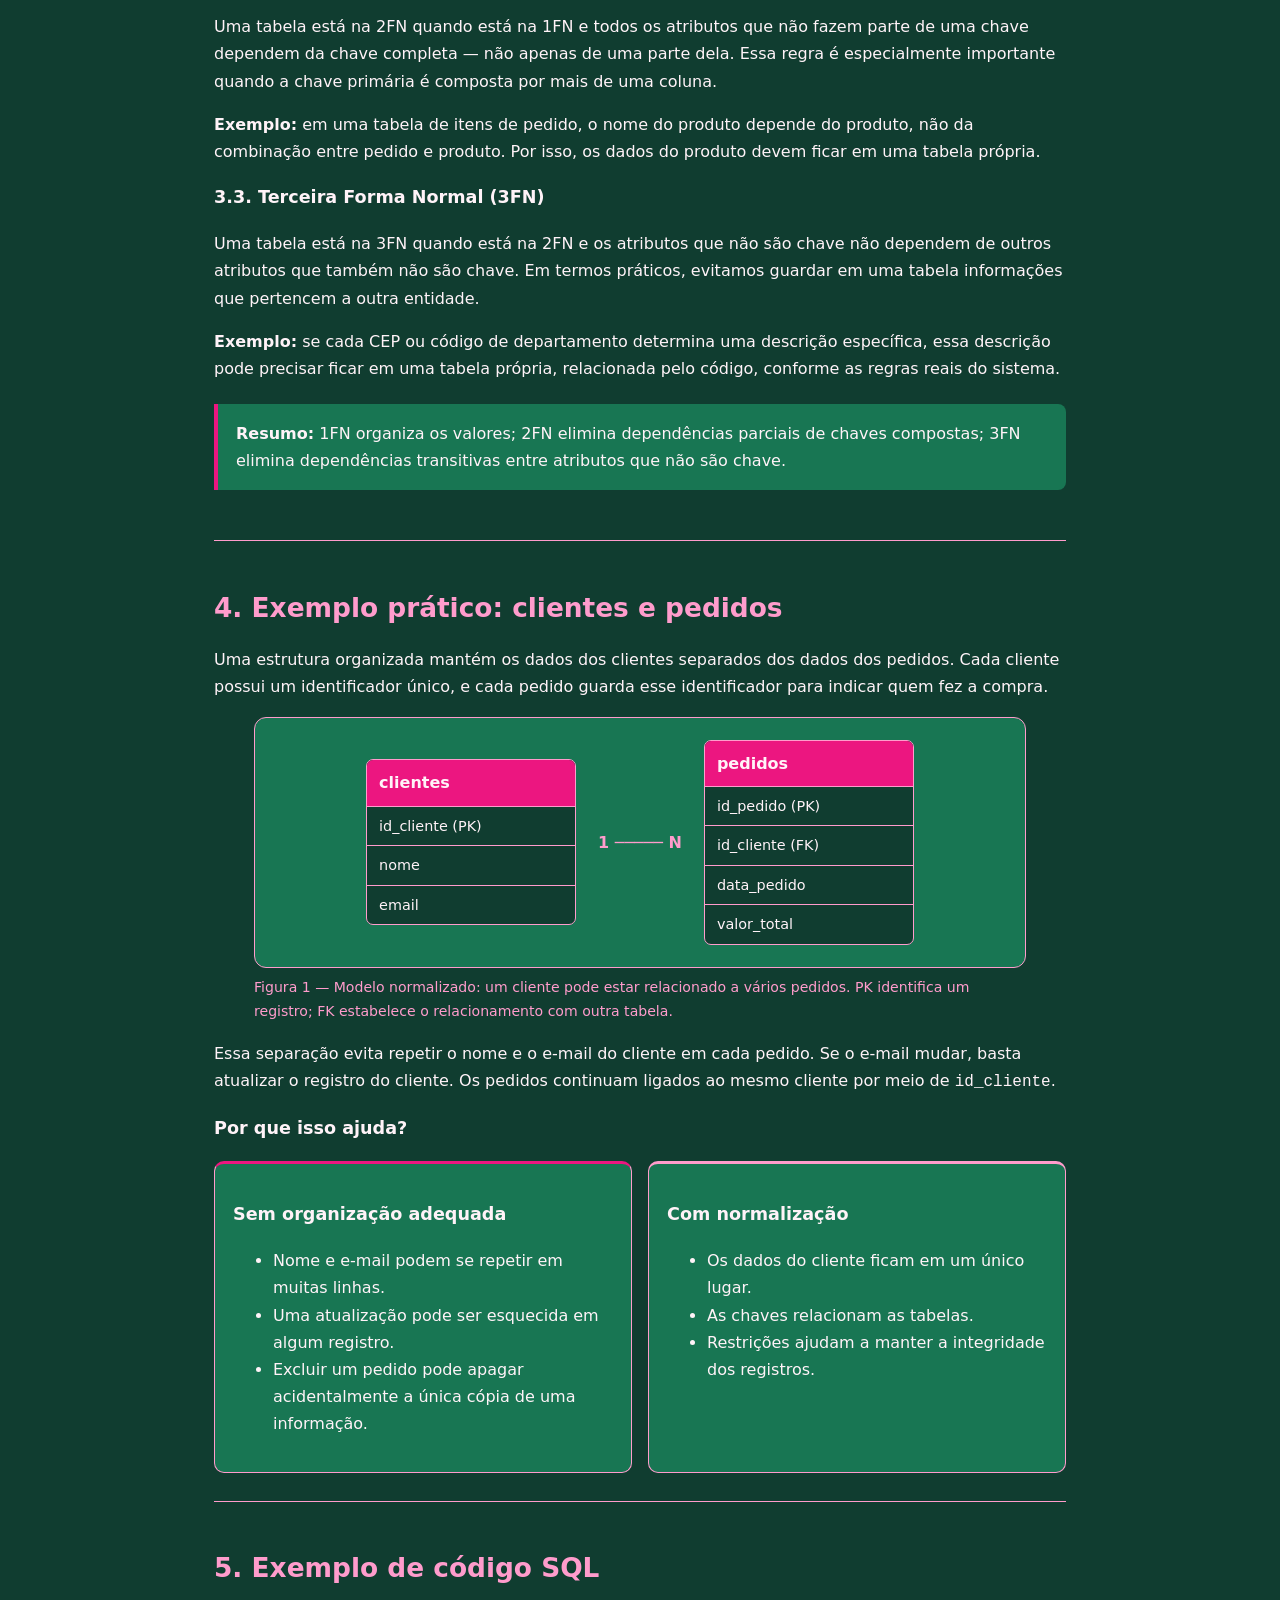
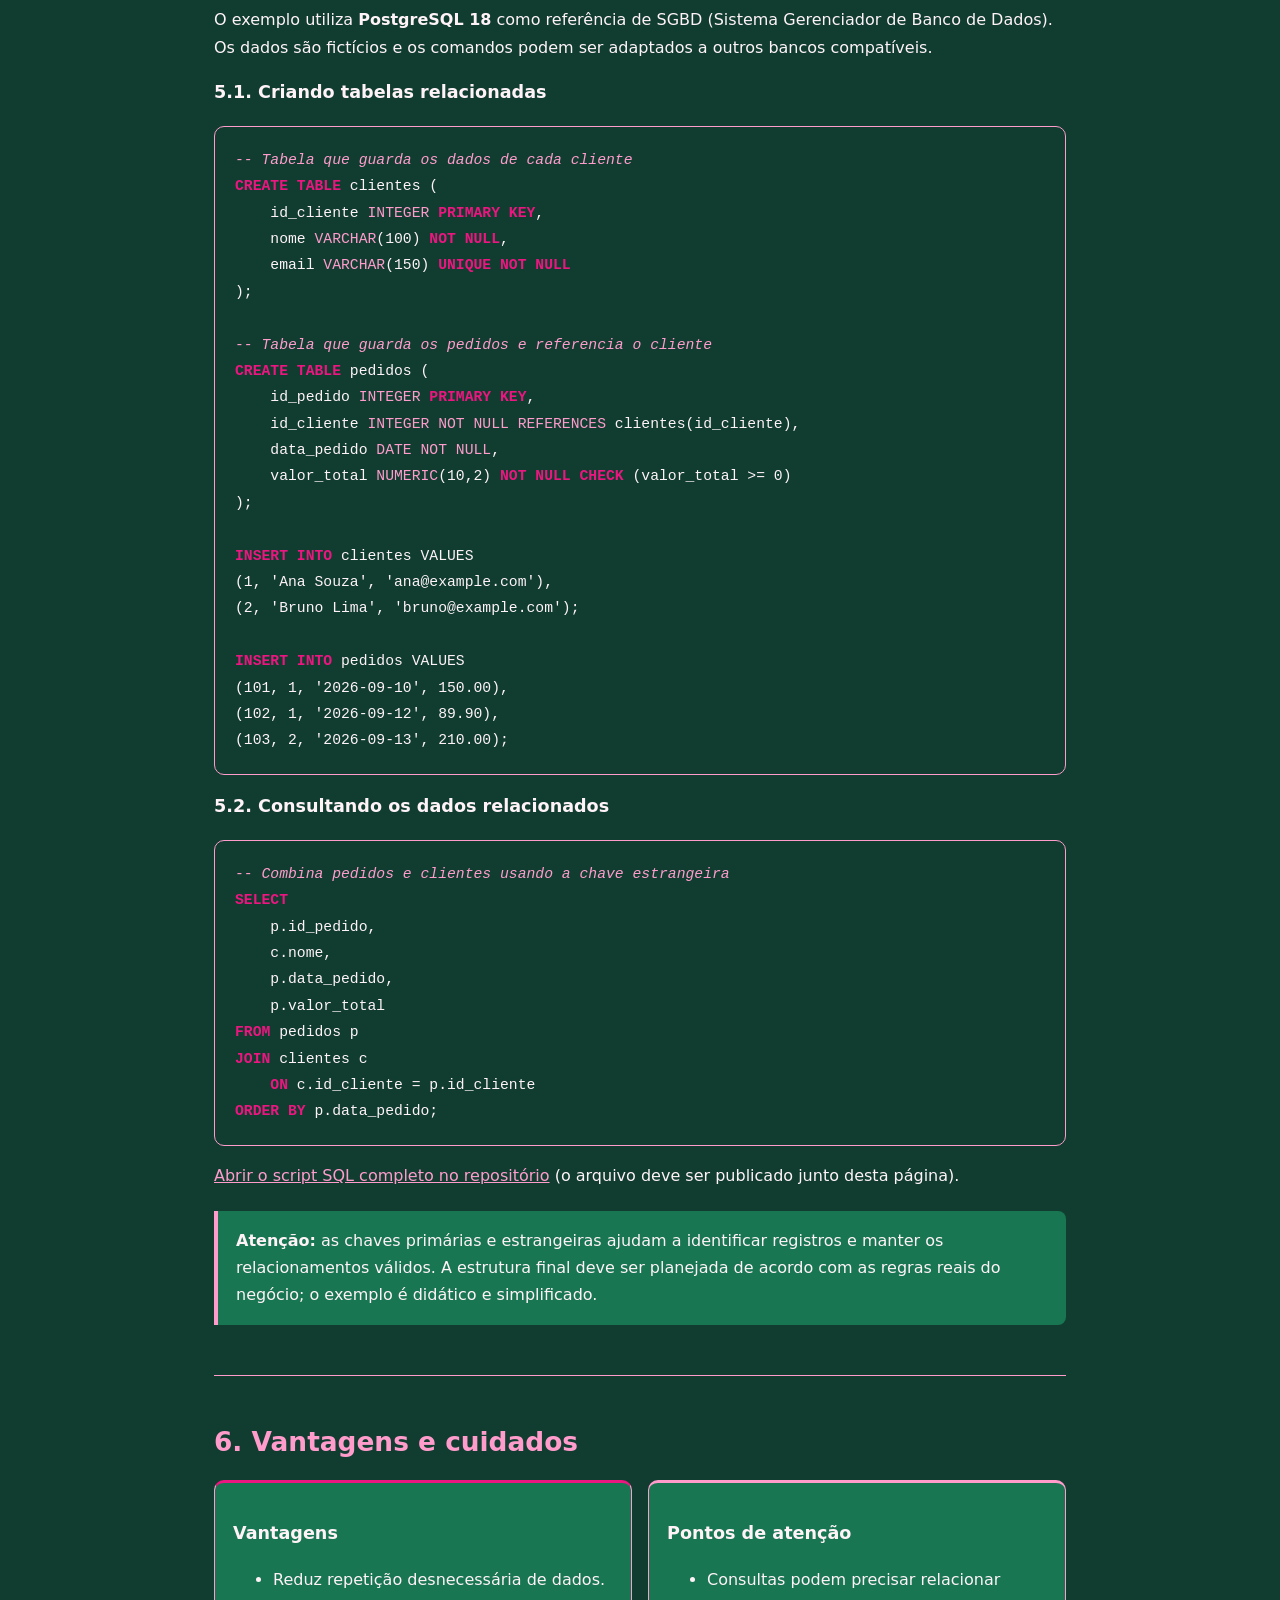
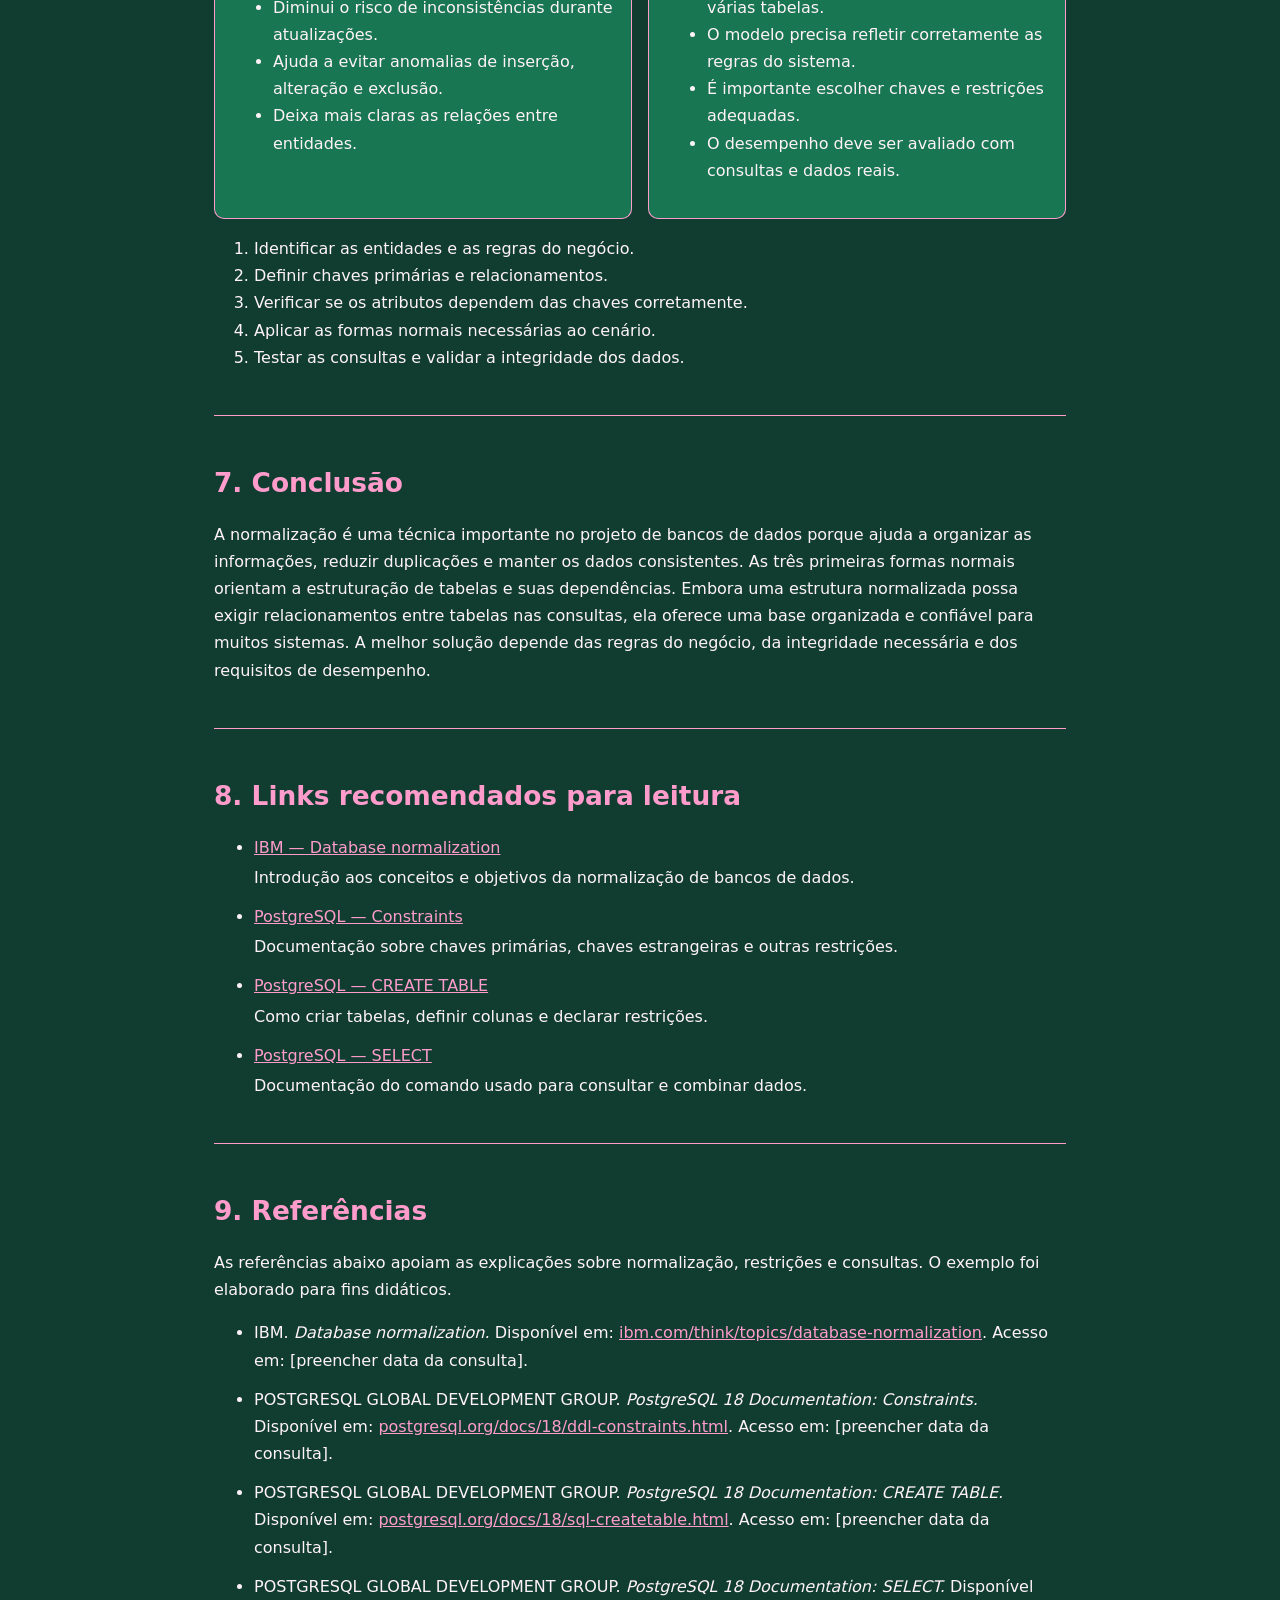
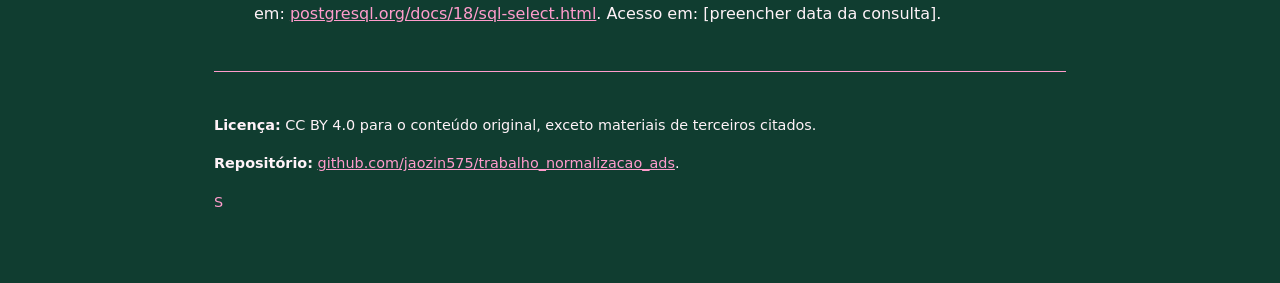
==== commit a3a9e80c: "normalização" ====
--- a/index.html
+++ b/index.html
@@ -156,7 +156,7 @@
   </section>
 <footer>
     <p><strong>Licença:</strong> CC BY 4.0 para o conteúdo original, exceto materiais de terceiros citados.</p>
-    <p><strong>Repositório:</strong> <a href=>https://github.com/jaozin575/trabalho_normalizacao_ads</a>.</p>
+    <p><strong>Repositório:</strong> <a href="https://github.com/jaozin575/trabalho_normalizacao_ads">github.com/jaozin575/trabalho_normalizacao_ads</a>.</p>S
   </footer>
 </main>
 </body>
